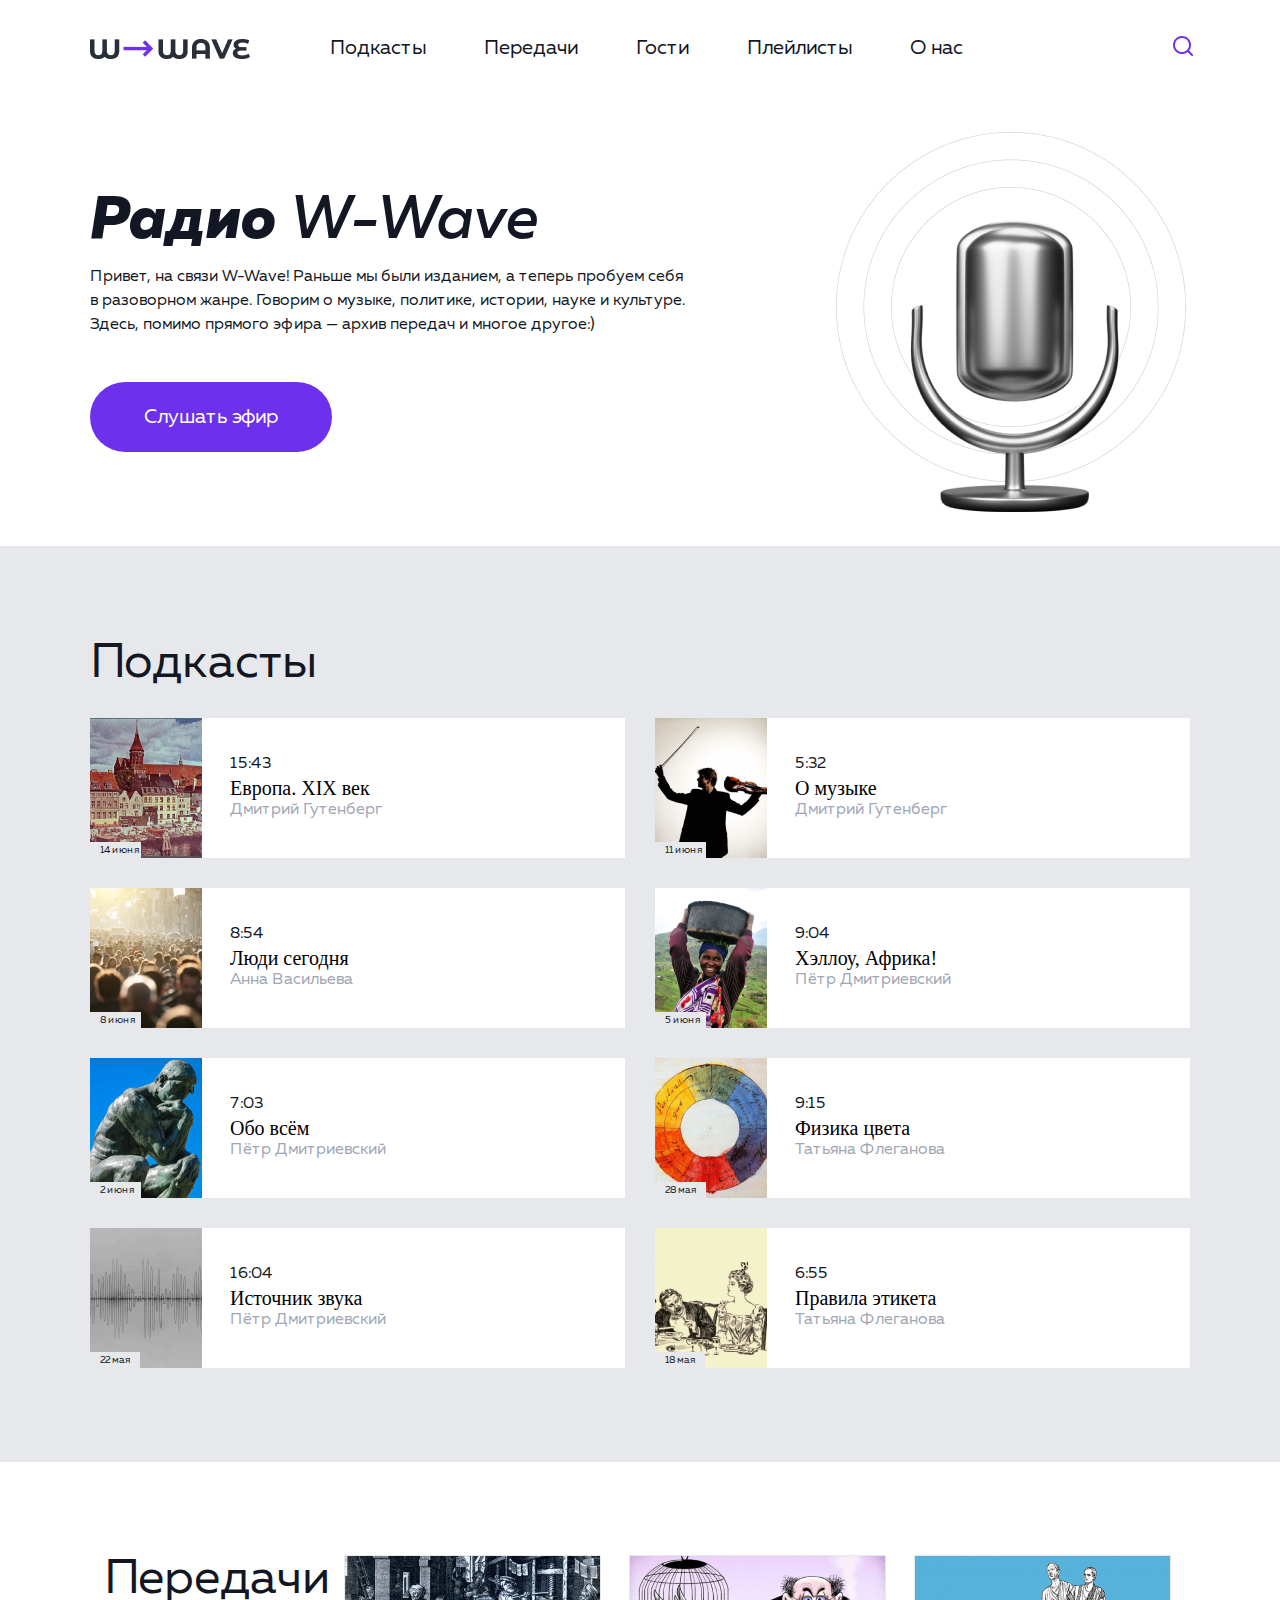
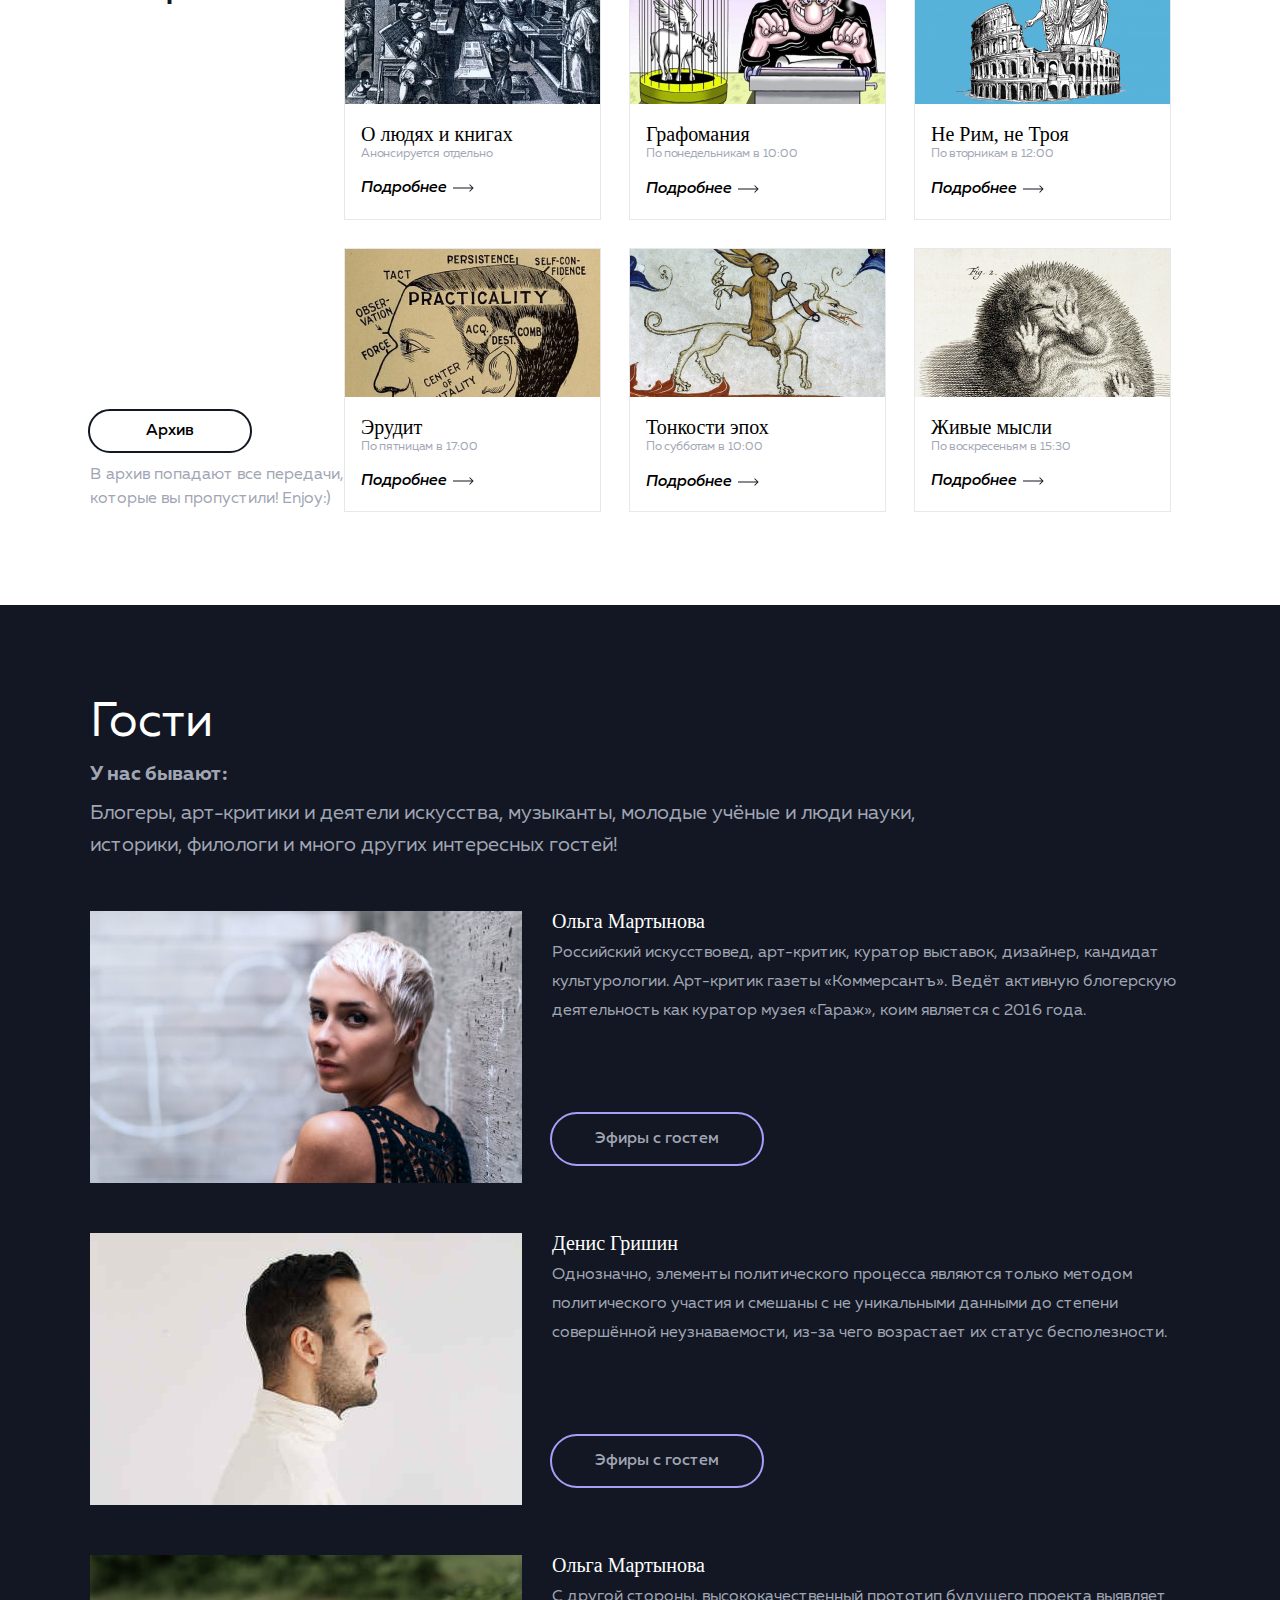
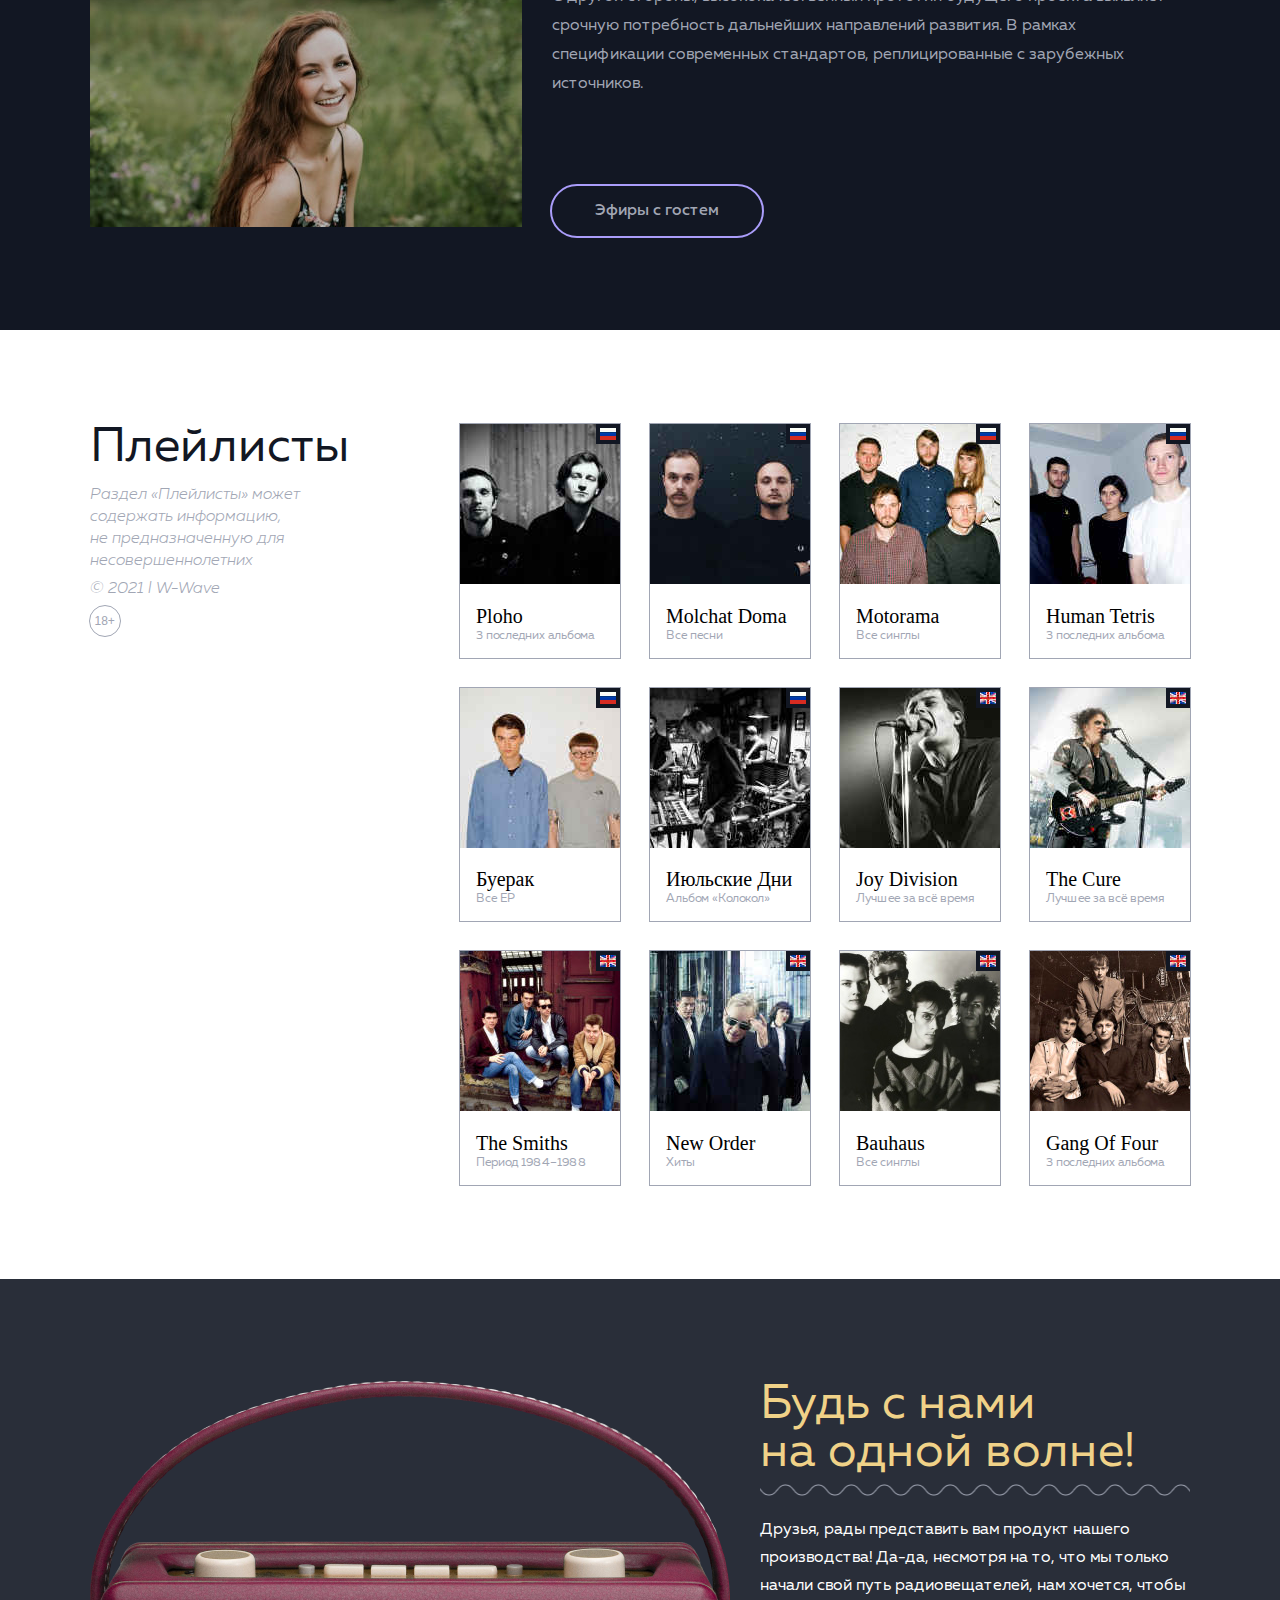
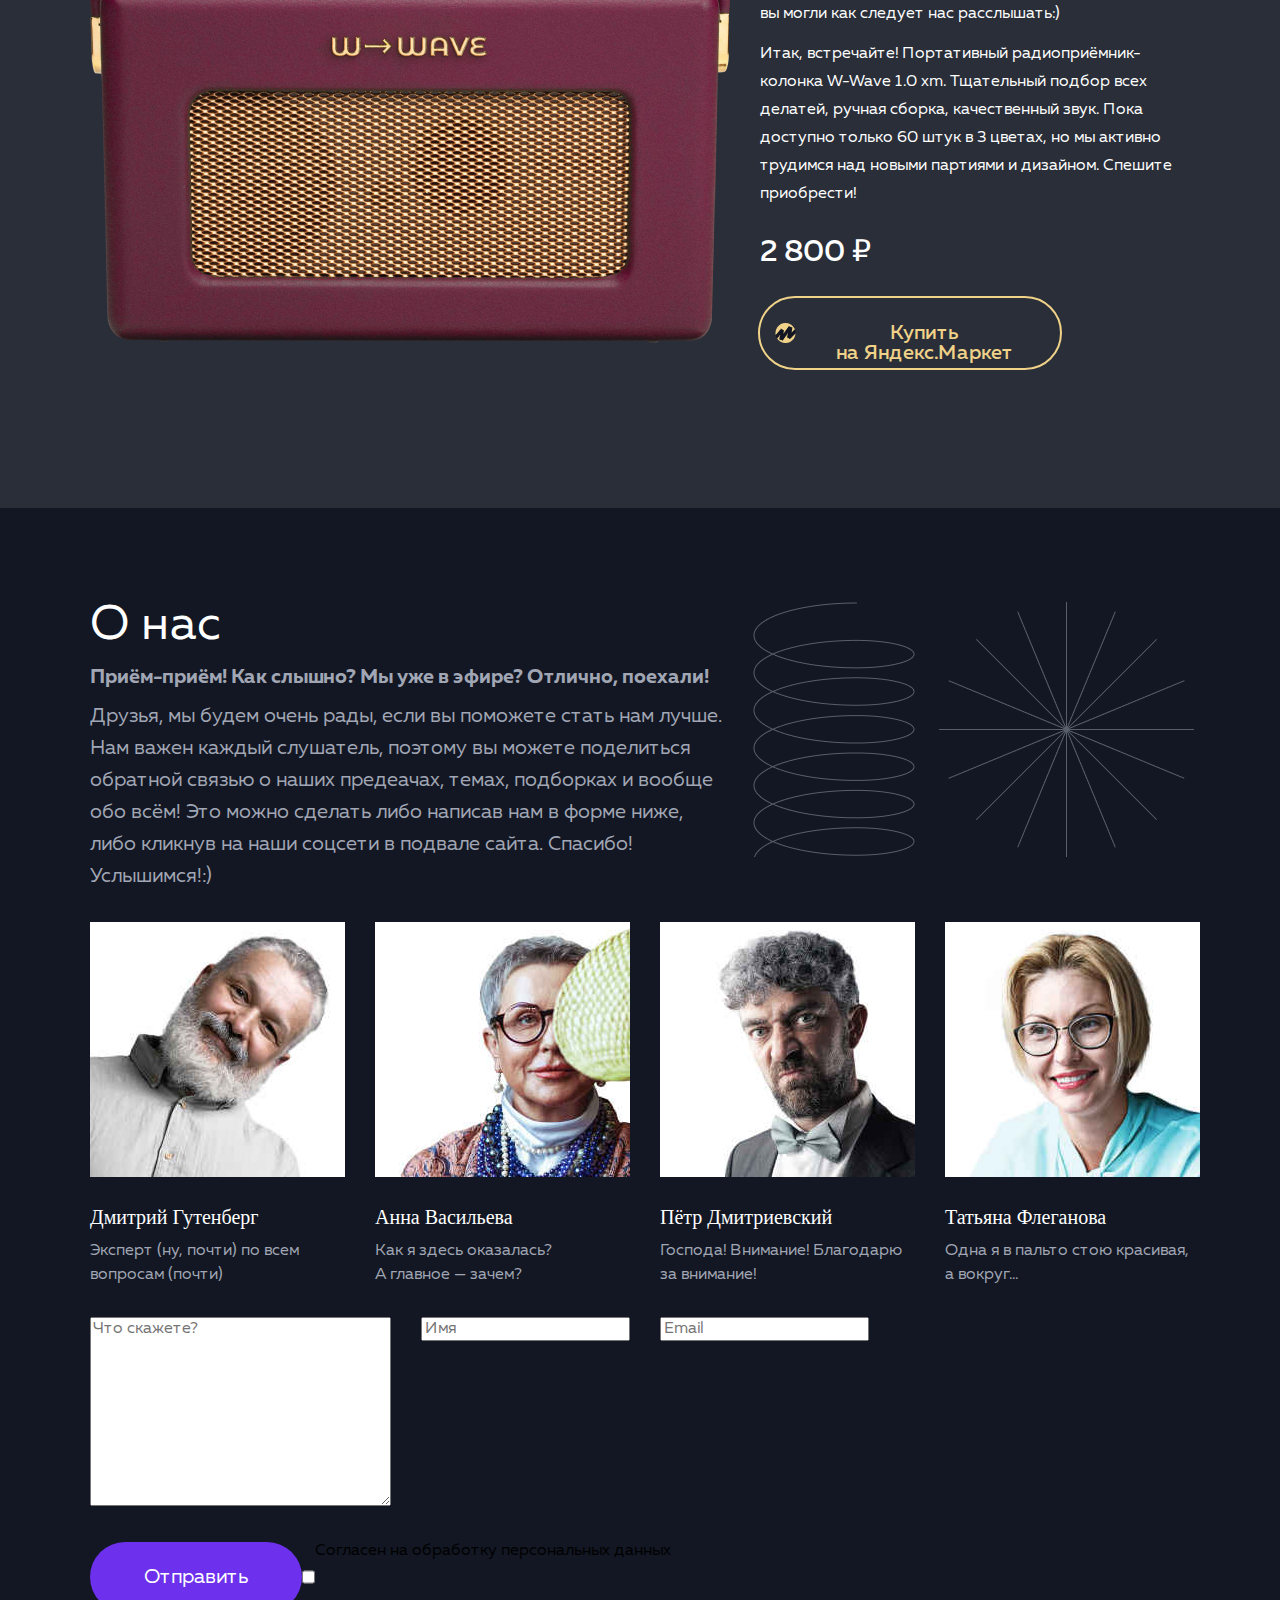
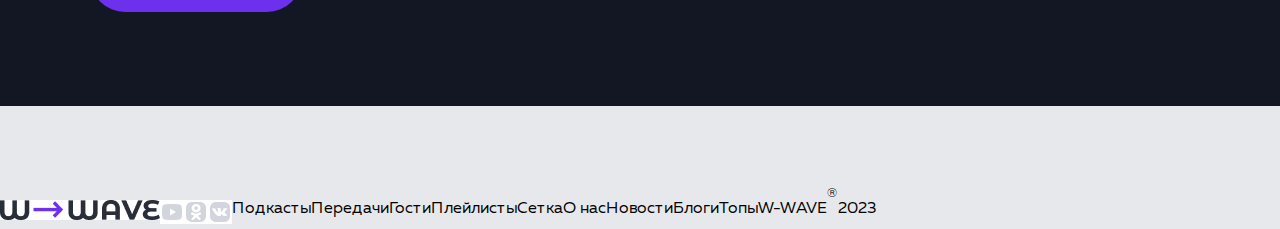
==== Wave Radio/index.html @ f567b6bc "add project for radio" ====
<!DOCTYPE html>
<html lang="ru">

<head>
    <meta charset="UTF-8">
    <meta name="viewport" content="width=device-width, initial-scale=1.0">
    <title>W-Wave</title>
    <link rel="stylesheet" href="style/normalize.css">
    <link rel="stylesheet" href="style/style.css">
    <link rel="stylesheet" href="fonts/stylesheet.css">
    <link rel="stylesheet" href="image/favicon.jpg">
    <link rel="stylesheet" href=".editorconfig">
</head>

<body>
    <header class="header">
        <div class="header__container container flex">
            <a href="#" class="header__link">
                <img src="image/logo.jpg" alt="лого" class="header__logo-img">
            </a>
            <nav class="header__nav">
                <ul class="header__lists flex list-reset">
                    <li class="header__item">
                        <a href="" class="header__item-link">
                            Подкасты
                        </a>
                    </li>
                    <li class="header__item">
                        <a href="" class="header__item-link">
                            Передачи
                        </a>
                    </li>
                    <li class="header__item">
                        <a href="" class="header__item-link">
                            Гости
                        </a>
                    </li>
                    <li class="header__item">
                        <a href="" class="header__item-link">
                            Плейлисты
                        </a>
                    </li>
                    <li class="header__item">
                        <a href="" class="header__item-link">
                            О&nbsp;нас
                        </a>
                    </li>
                </ul>
            </nav>
            <a href="#" class="header__link-search">
                <img class="header__link-img" src="image/search-img.jpg" alt="Поиск">
                <svg class="header__link-svg" width="24" height="24" viewBox="0 0 24 24" fill="none"
                    xmlns="http://www.w3.org/2000/svg">
                    <path
                        d="M11 19C15.4183 19 19 15.4183 19 11C19 6.58172 15.4183 3 11 3C6.58172 3 3 6.58172 3 11C3 15.4183 6.58172 19 11 19Z"
                        stroke="none" stroke-width="2" stroke-linecap="round" stroke-linejoin="round" />
                    <path d="M21 21L16.65 16.65" stroke="none" stroke-width="2" stroke-linecap="round"
                        stroke-linejoin="round" />
                </svg>
            </a>
        </div>
    </header>
    <main>
        <section class="radio">
            <div class="radio__container container">
                <div class="radio__container-contain flex list-reset">
                    <h1 class="radio__title"><span class="radio__text-span">Радио</span> W-Wave</h1>
                    <p class="radio__text p-text">
                        Привет, на&nbsp;связи W-Wave! Раньше мы&nbsp;были изданием, а&nbsp;теперь пробуем себя
                        в&nbsp;разоворном жанре. Говорим о&nbsp;музыке, политике, истории, науке и&nbsp;культуре. Здесь,
                        помимо прямого эфира&nbsp;&mdash; архив передач и&nbsp;многое другое:)
                    </p>
                    <button class="radio__button btn">Слушать эфир</button>
                </div>

            </div>
        </section>
        <section class="podcast container">
            <div class="podcast__container flex">
                <h2 class="podcast__title h2-title list-reset">Подкасты</h2>
                <ul class="podcast__lists list-reset flex">
                    <li class="podcast__item flex">
                        <div class="podcast__item-contain flex">
                            <p class="podcast__time p-text">15:43</p>
                            <h3 class="podcast__item-title h3-title">Европа. XIX век</h3>
                            <p class="podcast__text-name">Дмитрий Гутенберг</p>
                            <span class="podcast__item-date">14&nbsp;июня</span>
                        </div>
                    </li>
                    <li class="podcast__item flex">
                        <div class="podcast__item-contain flex">
                            <p class="podcast__time p-text">5:32</p>
                            <h3 class="podcast__item-title h3-title">О&nbsp;музыке</h3>
                            <p class="podcast__text-name podcast-name list-reset">Дмитрий Гутенберг</p>
                            <span class="podcast__item-date">11&nbsp;июня</span>
                        </div>
                    </li>
                    <li class="podcast__item flex">
                        <div class="podcast__item-contain flex">
                            <p class="podcast__time p-text">8:54</p>
                            <h3 class="podcast__item-title h3-title">Люди сегодня</h3>
                            <p class="podcast__text-name podcast-name list-reset">Анна Васильева</p>
                            <span class="podcast__item-date">8&nbsp;июня</span>
                        </div>
                    </li>
                    <li class="podcast__item flex">
                        <div class="podcast__item-contain flex">
                            <p class="podcast__time p-text">9:04</p>
                            <h3 class="podcast__item-title h3-title">Хэллоу, Африка!</h3>
                            <p class="podcast__text-name podcast-name list-reset">Пётр Дмитриевский</p>
                            <span class="podcast__item-date">5&nbsp;июня</span>
                        </div>
                    </li>
                    <li class="podcast__item flex">
                        <div class="podcast__item-contain flex">
                            <p class="podcast__time p-text">7:03</p>
                            <h3 class="podcast__item-title h3-title">Обо всём</h3>
                            <p class="podcast__text-name podcast-name list-reset">Пётр Дмитриевский</p>
                            <span class="podcast__item-date">2&nbsp;июня</span>
                        </div>
                    </li>
                    <li class="podcast__item flex">
                        <div class="podcast__item-contain flex">
                            <p class="podcast__time p-text">9:15</p>
                            <h3 class="podcast__item-title h3-title">Физика цвета</h3>
                            <p class="podcast__text-name podcast-name list-reset">Татьяна Флеганова</p>
                            <span class="podcast__item-date">28&nbsp;мая</span>
                        </div>
                    </li>
                    <li class="podcast__item flex">
                        <div class="podcast__item-contain flex">
                            <p class="podcast__time p-text">16:04</p>
                            <h3 class="podcast__item-title h3-title">Источник звука</h3>
                            <p class="podcast__text-name podcast-name list-reset">Пётр Дмитриевский</p>
                            <span class="podcast__item-date">22&nbsp;мая</span>
                        </div>
                    </li>
                    <li class="podcast__item flex">
                        <div class="podcast__item-contain flex">
                            <p class="podcast__time p-text">6:55</p>
                            <h3 class="podcast__item-title h3-title">Правила этикета</h3>
                            <p class="podcast__text-name podcast-name list-reset">Татьяна Флеганова</p>
                            <span class="podcast__item-date">18&nbsp;мая</span>
                        </div>
                    </li>
                </ul>
            </div>
        </section>
        <section class="telecasts">
            <div class="telecasts__container container flex">
                <div class="telecast__container-contain flex">
                    <div class="telecasts__left flex">
                        <h2 class="telecasts__title h2-title">Передачи</h2>
                        <div class="telecasts__left-bottom flex">
                            <button class="telecasts__button">Архив</button>
                            <p class="telecasts__left-text p-text">
                                В&nbsp;архив попадают все передачи, которые вы&nbsp;пропустили! Enjoy:)
                            </p>
                        </div>
                    </div>
                    <ul class="telecasts__lists flex list-reset">
                        <li class="telecasts__item">
                            <div class="telecasts__item-contain flex">
                                <h3 class="telecasts__item-title h3-title  list-reset ">О&nbsp;людях и&nbsp;книгах</h3>
                                <p class="telecasts__item-text p-text">Анонсируется отдельно</p>
                                <a href="#" class="telecasts__item-link podcasts-link">
                                    Подробнее
                                </a>
                            </div>
                        </li>
                        <li class="telecasts__item">
                            <div class="telecasts__item-contain">
                                <h3 class="telecasts__item-title h3-title  list-reset ">Графомания&nbsp;</h3>
                                <p class="telecasts__item-text p-text">По&nbsp;понедельникам в&nbsp;10:00</p>
                                <a href="#" class="telecasts__item-link podcasts-link">
                                    Подробнее
                                </a>
                            </div>
                        </li>
                        <li class=" telecasts__item">
                            <div class="telecasts__item-contain">
                                <h3 class="telecasts__item-title h3-title  list-reset ">Не&nbsp;Рим, не&nbsp;Троя</h3>
                                <p class=" telecasts__item-text p-text">По&nbsp;вторникам в&nbsp;12:00</p>
                                <a href="#" class=" telecasts__item-link podcasts-link">
                                    Подробнее
                                </a>
                            </div>
                        </li>
                        <li class=" telecasts__item">
                            <div class="telecasts__item-contain flex">
                                <h3 class="telecasts__item-title h3-title list-reset ">Эрудит</h3>
                                <p class=" telecasts__item-text p-text">По&nbsp;пятницам в&nbsp;17:00</p>
                                <a href="#" class=" telecasts__item-link podcasts-link">
                                    Подробнее
                                </a>
                            </div>
                        </li>
                        <li class=" telecasts__item ">
                            <div class="telecasts__item-contain">
                                <h3 class="telecasts__item-title h3-title list-reset ">Тонкости эпох</h3>
                                <p class=" telecasts__item-text p-text">По&nbsp;субботам в&nbsp;10:00</p>
                                <a href="#" class=" telecasts__item-link podcasts-link">
                                    Подробнее
                                </a>
                            </div>
                        </li>
                        <li class="telecasts__item">
                            <div class="telecasts__item-contain flex">
                                <h3 class="telecasts__item-title h3-title list-reset ">Живые мысли</h3>
                                <p class="telecasts__item-text p-text">По&nbsp;воскресеньям в&nbsp;15:30</p>
                                <a href="#" class="telecasts__item-link podcasts-link">
                                    Подробнее
                                </a>
                            </div>
                        </li>
                    </ul>
                </div>
            </div>
        </section>
        <section class="guests">
            <div class="guests__container container flex">
                <h2 class="guests__title h2-title">Гости</h2>
                <p class="guests__text p-text">У&nbsp;нас бывают:</p>
                <p class="guests__descr p-text">
                    Блогеры, арт-критики и&nbsp;деятели искусства, музыканты, молодые учёные и&nbsp;люди науки,
                    историки, филологи и&nbsp;много других интересных гостей!
                </p>
                <ul class="guests__lists list-reset flex">
                    <li class="guests__item flex">
                        <img src="image/olga-guest.jpg" alt="Ольга Мартынова" class="guests__item-img">
                        <div class="guests__item-descr flex">
                            <h3 class="guests__item-title h3-title">Ольга Мартынова</h3>
                            <p class="guests__item-text p-text">
                                Российский искусствовед, арт-критик, куратор выставок, дизайнер, кандидат культурологии.
                                Арт-критик газеты &laquo;Коммерсантъ&raquo;. Ведёт активную блогерскую деятельность как
                                куратор музея &laquo;Гараж&raquo;, коим является с&nbsp;2016&nbsp;года.
                            </p>
                            <button class="guests__button btn">Эфиры с&nbsp;гостем</button>
                        </div>
                        </img>
                    </li>
                    <li class="guests__item flex">
                        <img src="image/denis-guest.jpg" alt="Денис Гришин" class="guests__item-img">
                        <div class="guests__item-descr flex">
                            <h3 class="guests__item-title h3-title">Денис Гришин</h3>
                            <p class="guests__item-text p-text">
                                Однозначно, элементы политического процесса являются только методом политического
                                участия и&nbsp;смешаны с&nbsp;не&nbsp;уникальными данными до&nbsp;степени совершённой
                                неузнаваемости, из-за чего возрастает их&nbsp;статус бесполезности.
                            </p>
                            <button class="guests__button btn">Эфиры с&nbsp;гостем</button>
                        </div>
                        </img>
                    </li>
                    <li class="guests__item flex">
                        <img src="image/olga2-guest.jpg" alt="Ольга Мартынова<" class="guests__item-img">
                        <div class="guests__item-descr flex">
                            <h3 class="guests__item-title h3-title">Ольга Мартынова</h3>
                            <p class="guests__item-text p-text">
                                С&nbsp;другой стороны, высококачественный прототип будущего проекта выявляет срочную
                                потребность дальнейших направлений развития. В&nbsp;рамках спецификации современных
                                стандартов, реплицированные с&nbsp;зарубежных источников.
                            </p>
                            <button class="guests__button btn">Эфиры с&nbsp;гостем</button>
                        </div>
                        </img>
                    </li>
                </ul>
            </div>
        </section>
        <section class="playlists">
            <div class="playlists__container container flex">
                <div class="playlists__left flex">
                    <h2 class="playlists__title h2-title">Плейлисты</h2>
                    <p class="playlists__text p-text">Раздел &laquo;Плейлисты&raquo; может содержать информацию,
                        не&nbsp;предназначенную для несовершеннолетних</p>
                    <p class="playlists__text p-text">© 2021 l W-Wave</p>
                    <p class="playlists__text p-text playlists-number">18+</p>
                </div>
                <ul class="playlists__lists list-reset flex">
                    <li class="playlists__item">
                        <img src="image/image-1-playlists.jpg" alt="Картинка" class="playlists__img">
                        <img src="image/flag-rus.jpg" alt="" class="playlists__icon-flag">
                        <div class="playlist__item-contain">
                            <h3 class="playlists__item-title h3-title">Ploho</h3>
                            <p class="playlists__item-text p-text">3&nbsp;последних альбома</p>

                        </div>
                    </li>
                    <li class="playlists__item">
                        <img src="image/image-2-playlists.jpg" alt="Картинка" class="playlists__img">
                        <img src="image/flag-rus.jpg" alt="" class="playlists__icon-flag">
                        <div class="playlist__item-contain">

                            <h3 class="playlists__item-title h3-title">Molchat Doma</h3>
                            <p class="playlists__item-text p-text">Все песни</p>
                        </div>
                    </li>
                    <li class="playlists__item">
                        <img src="image/image-3-playlists.jpg" alt="Картинка" class="playlists__img">
                        <img src="image/flag-rus.jpg" alt="" class="playlists__icon-flag">
                        <div class="playlist__item-contain">

                            <h3 class="playlists__item-title h3-title">Motorama</h3>
                            <p class="playlists__item-text p-text">Все синглы</p>
                        </div>
                    </li>
                    <li class="playlists__item">
                        <img src="image/image-4-playlists.jpg" alt="Картинка" class="playlists__img">
                        <img src="image/flag-rus.jpg" alt="" class="playlists__icon-flag">
                        <div class="playlist__item-contain">
                            <h3 class="playlists__item-title h3-title">Human Tetris</h3>
                            <p class="playlists__item-text p-text">3&nbsp;последних альбома</p>

                        </div>
                    </li>
                    <li class="playlists__item">
                        <img src="image/image-5-playlists.jpg" alt="Картинка" class="playlists__img">
                        <img src="image/flag-rus.jpg" alt="" class="playlists__icon-flag">
                        <div class="playlist__item-contain">

                            <h3 class="playlists__item-title h3-title">Буерак</h3>
                            <p class="playlists__item-text p-text">Все&nbsp;EP</p>
                        </div>
                    </li>
                    <li class="playlists__item">
                        <img src="image/image-6-playlists.jpg" alt="Картинка" class="playlists__img">
                        <img src="image/flag-rus.jpg" alt="" class="playlists__icon-flag">
                        <div class="playlist__item-contain">
                            <h3 class="playlists__item-title h3-title">Июльские Дни</h3>
                            <p class="playlists__item-text p-text">Альбом &laquo;Колокол&raquo;</p>

                        </div>
                    </li>
                    <li class="playlists__item">
                        <img src="image/image-7-playlists.jpg" alt="Картинка" class="playlists__img">
                        <img src="image/flag-eng.jpg" alt="" class="playlists__icon-flag">
                        <div class="playlist__item-contain">
                            <h3 class="playlists__item-title h3-title">Joy Division</h3>
                            <p class="playlists__item-text p-text">Лучшее за&nbsp;всё время</p>

                        </div>
                    </li>
                    <li class="playlists__item">
                        <img src="image/image-8-playlists.jpg" alt="Картинка" class="playlists__img">
                        <img src="image/flag-eng.jpg" alt="" class="playlists__icon-flag">
                        <div class="playlist__item-contain">
                            <h3 class="playlists__item-title h3-title">The Cure</h3>
                            <p class="playlists__item-text p-text">Лучшее за&nbsp;всё время</p>

                        </div>
                    </li>
                    <li class="playlists__item">
                        <img src="image/image-9-playlists.jpg" alt="Картинка" class="playlists__img">
                        <img src="image/flag-eng.jpg" alt="" class="playlists__icon-flag">
                        <div class="playlist__item-contain">
                            <h3 class="playlists__item-title h3-title">The Smiths</h3>
                            <p class="playlists__item-text p-text">Период 1984&ndash;1988</p>

                        </div>
                    </li>
                    <li class="playlists__item">
                        <img src="image/image-10-playlists.jpg" alt="Картинка" class="playlists__img">
                        <img src="image/flag-eng.jpg" alt="" class="playlists__icon-flag">
                        <div class="playlist__item-contain">
                            <h3 class="playlists__item-title h3-title">New Order</h3>
                            <p class="playlists__item-text p-text">Хиты</p>
                        </div>

                    </li>
                    <li class="playlists__item">
                        <img src="image/image-11-playlists.jpg" alt="Картинка" class="playlists__img">
                        <img src="image/flag-eng.jpg" alt="" class="playlists__icon-flag">
                        <div class="playlist__item-contain">
                            <h3 class="playlists__item-title h3-title">Bauhaus</h3>
                            <p class="playlists__item-text p-text">Все синглы</p>
                        </div>

                    </li>
                    <li class="playlists__item">
                        <img src="image/image-12-playlists.jpg" alt="Картинка" class="playlists__img">
                        <img src="image/flag-eng.jpg" alt="" class="playlists__icon-flag">
                        <div class="playlist__item-contain">
                            <h3 class="playlists__item-title h3-title">Gang Of&nbsp;Four</h3>
                            <p class="playlists__item-text p-text">3&nbsp;последних альбома</p>
                    </li>
            </div>

            </ul>
            </div>
        </section>
        <section class="buy">
            <div class="buy__container container flex">
                <picture>
                    <source media="(min-width: )" srcset="">
                    <img src="image/buy-img-radio.png" alt="" class="buy__image">
                </picture>
                <div class="buy__descr flex">
                    <h2 class="buy__title h2-title">Будь с&nbsp;нами на&nbsp;одной волне!</h2>
                <p class="buy__text p-text buy__text-top">Друзья, рады представить вам продукт нашего производства! Да-да, несмотря
                    на&nbsp;то, что мы&nbsp;только начали свой путь радиовещателей, нам хочется, чтобы вы&nbsp;могли как
                    следует нас расслышать:)</p>
                <p class="buy__text p-text buy__text-bottom">Итак, встречайте! Портативный радиоприёмник-колонка W-Wave 1.0&nbsp;xm.
                    Тщательный подбор всех делатей, ручная сборка, качественный звук. Пока доступно только 60&nbsp;штук
                    в&nbsp;3&nbsp;цветах, но&nbsp;мы&nbsp;активно трудимся над новыми партиями и&nbsp;дизайном. Спешите
                    приобрести!</p>
                <p class="buy__price p-text">2&nbsp;800&nbsp;₽</p>
                <button class="buy__btn btn">Купить на Яндекс.Маркет</button>
                </div>
                
            </div>
        </section>
        <section class="about-us">
            <div class="about-us__container container flex">
                <div class="about-us__container-top">
                    <h2 class="about-us__title h2-title">О&nbsp;нас</h2>
                <p class="about-us__text p-text about-us__text-top">Приём-приём! Как слышно? Мы&nbsp;уже в&nbsp;эфире? Отлично, поехали!
                </p>
                <p class="about-us__text p-text about-us__text-center">Друзья, мы&nbsp;будем очень рады, если вы&nbsp;поможете стать нам
                    лучше. Нам важен каждый слушатель, поэтому вы&nbsp;можете поделиться обратной связью о&nbsp;наших
                    предеачах, темах, подборках и&nbsp;вообще обо всём! Это можно сделать либо написав нам в&nbsp;форме
                    ниже, либо кликнув на&nbsp;наши соцсети в&nbsp;подвале сайта. Спасибо! Услышимся!:)</p>
                </div>
                <ul class="about-us__lists flex list-reset">
                    <li class="about-us__item flex list-reset">
                        <img src="image/about-us-img-1.jpg" alt="Дмитрий Гутенберг" class="about-us__img">
                        <h3 class="about-us__title h3-title">Дмитрий Гутенберг</h3>
                        <p class="about-us__descr p-text">Эксперт (ну, почти) по&nbsp;всем вопросам (почти)</p>
                    </li>
                    <li class="about-us__item flex list-reset">
                        <img src="image/about-us-img-2.jpg" alt="Анна Васильева" class="about-us__img">
                        <h3 class="about-us__title h3-title">Анна Васильева</h3>
                        <p class="about-us__descr p-text">Как я&nbsp;здесь оказалась? А&nbsp;главное&nbsp;&mdash; зачем?
                        </p>
                    </li>
                    <li class="about-us__item flex list-reset">
                        <img src="image/about-us-img-3.jpg" alt="Пётр Дмитриевский" class="about-us__img">
                        <h3 class="about-us__title h3-title">Пётр Дмитриевский</h3>
                        <p class="about-us__descr p-text">Господа! Внимание! Благодарю за&nbsp;внимание!</p>
                    </li>
                    <li class="about-us__item flex list-reset">
                        <img src="image/about-us-img-4.jpg" alt="Татьяна Флеганова" class="about-us__img">
                        <h3 class="about-us__title h3-title">Татьяна Флеганова</h3>
                        <p class="about-us__descr p-text">Одна я&nbsp;в&nbsp;пальто стою красивая, а&nbsp;вокруг...</p>
                    </li>
                </ul>
                <form action="" class="about-us__form">
                    <ul class="about-us__lists flex list-reset">
                        <li class="about-us__item">
                            <textarea placeholder="Что скажете?" class="about-us__textarea" name="message" cols="30"
                                rows="10" required></textarea>
                        </li>
                        <li class="about-us__item">
                            <input type="text" class="about-us__input" placeholder="Имя" required>
                        </li>
                        <li class="about-us__item">
                            <input type="email" class="about-us__input" placeholder="Email">
                        </li>
                    </ul>
                    <div class="about-us__submit flex">
                        <button class="about-us__button btn" type="submit">Отправить</button>
                        <div class="about-us__checbox flex">
                            <label for="" class="about-us__label about-us__checbox-castom"></label>
                            <input type="checkbox" class="about-us__custom-input" id="checkbox">
                            <span class="footer__text-custom">
                                Согласен на&nbsp;обработку персональных данных
                            </span>
                        </div>
                    </div>
                </form>
            </div>
        </section>
    </main>
    <footer class="footer">
        <div class="footer__container flex">
            <div class="footer__container-left flex">
                <a href="#" class="footer__logo">
                    <img src="image/logo.jpg" alt="лого" class="footer__logo-img">
                </a>
                <div class="footer__social flex">
                    <a href="#" class="footer__social-link">
                        <img src="image/assecs/social-youtube.jpg" alt="ЮТьюб" class="footer__social-icon">
                    </a>
                    <a href="#" class="footer__social-link">
                        <img src="image/assecs/social-ok.jpg" alt="Одноклассники" class="footer__social-icon">
                    </a>
                    <a href="#" class="footer__social-link">
                        <img src="image/assecs/social-vk.jpg" alt="В контакте" class="footer__social-icon">
                    </a>
                </div>
            </div>
            <div class="footer__container-rigth flex">
                <ul class="footer__rigth-lists list-reset flex">
                    <li class="footer__rigth-item">
                        <a href="#" class="footer__rigth-link">
                            Подкасты
                        </a>
                    </li>
                    <li class="footer__rigth-item">
                        <a href="#" class="footer__rigth-link">
                            Передачи
                        </a>
                    </li>
                    <li class="footer__rigth-item">
                        <a href="#" class="footer__rigth-link">
                            Гости
                        </a>
                    </li>
                </ul>
                <ul class="footer__rigth-lists list-reset flex">
                    <li class="footer__rigth-item">
                        <a href="#" class="footer__rigth-link">
                            Плейлисты
                        </a>
                    </li>
                    <li class="footer__rigth-item">
                        <a href="#" class="footer__rigth-link">
                            Сетка
                        </a>
                    </li>
                    <li class="footer__rigth-item">
                        <a href="#" class="footer__rigth-link">
                            О&nbsp;нас
                        </a>
                    </li>
                </ul>
                <ul class="footer__rigth-lists list-reset flex">
                    <li class="footer__rigth-item">
                        <a href="#" class="footer__rigth-link">
                            Новости
                        </a>
                    </li>
                    <li class="footer__rigth-item">
                        <a href="#" class="footer__rigth-link">
                            Блоги
                        </a>
                    </li>
                    <li class="footer__rigth-item">
                        <a href="#" class="footer__rigth-link">
                            Топы
                        </a>
                    </li>
                </ul>
            </div>
            <div class="footer__bottom flex">
                W-WAVE <sup class="reg">&reg;</sup> 2023
            </div>
        </div>
    </footer>
</body>

</html>
---- Wave Radio/style/style.css ----
@font-face {
    font-family: 'Muller';
    src: local('Montserrat-ExtraBold'),
        url('../fonts/MullerBold.woff') format('woff'),
        url('../fonts/MullerBold.woff2') format('woff2');
    font-weight: 800;
    font-display: swap;
    font-style: normal;
  }
  
*{
    box-sizing: border-box;
}

body {
    font-family: 'Muller', sans-serif;
    background-color: #E6E8EC;
}

section {
    margin-bottom: 94px;
}

ul {
    list-style-type: none;
}

a {
    text-decoration: none;
    color: #000;
    cursor: pointer;
}

h1, h2, h3, h4 {
    margin: 0;
    padding: 0;
}

p {
    margin: 0;
    padding: 0;
}


/* ------------ glob ----------------*/
.container {
    margin: 0 auto;
    max-width: 1100px;
}

.list-reset {
    margin: 0;
    padding: 0;
}

.flex {
    display: flex;
}

.h2-title {
    font: 48px 'Muller', sans-serif;
    font-weight: 400;
    line-height: 48px;
    color: var(--title-color);
}

.h3-title {
    font: 500 20px / 20px 'Muller, sans-serif';
}

.p-text {
    font: 16px 'Muller', sans-serif;
    font-weight: 400;
    line-height: 12px;
    color: var(--text-color);
}

.btn {
    padding: 25px 54px;
    border: none;
    border-radius: 40px;
    background-color: var(--btn-background);
    font: 20px 'Muller', sans-serif;
    color: var(--text-color-withe);
}

:root {
    --text-color:#121723;
    --title-color:#121723;
    --background-list-podcast: #FFFFFF;
    --background-section: #FFFFFF;
    --btn-background: #6D31EE;
    --text-color-withe: #FFFFFF;
    --list-color-text: #A1A6B4;
    --guest-text-color: #A1A6B4;
    --title-color-withe: #FFFFFF;
    --border-color: #E6E8EC;
    --gap: 58px;
}

/*--------- header -------------------*/
.header {
    background-color:#FFFFFF;
}

.header__container {
    justify-content: space-between;
    align-items: center;
    padding-top: 34px;
    padding-bottom: 34px;
}

.header__link {
    margin-right: 80px;
    font-size: 0;
}

.header__logo-img {
    max-width: 160px;
}

.header__lists {
    justify-content: space-between;
    margin-right: 208px;
    max-width: 638px;
    gap: var(--gap);
}

.header__item-link {
    font-size: 20px;
    font-weight: 400;
    line-height: 20px;
    color: var(--text-color);
    transition: color .3s ease-in-out;
}

.header__item-link:hover {
    color: #6D31EE;
    transition: color .3s ease-in-out;
}

.header__item-link:focus {
    outline-offset: 5px;
    background-color: #AA9DFA;
}

.header__item-link:active {
    color: #4F28A5;
    transition: color .3s ease-in-out;
}

.header__item-link:focus-visible {
    outline: none;
}

.header__link-search {
    position: relative;
    stroke: #6D31EE;
}

.header__link-search:hover {
    color: #AA9DFA;
    stroke: #AA9DFA;
}

.header__link-search:focus {
    stroke: #AA9DFA;
}

.header__link-search:active {
    stroke: #4F28A5;
}

.header__link-svg {
    position: absolute;
    top: 0;
    right: 0;
    stroke: none;
    transition: stroke .3s ease-in-out;
}

.header__link-svg:hover {
    color: #AA9DFA;
    stroke: #AA9DFA;
    transition: stroke .3s ease-in-out;
}

/*------------------- radio -----------------*/
.radio {
    background-color: #FFFFFF;
}

.radio__container {
    padding-top: 94px;
    background-image: url(../image/microphone.png);
    background-repeat: no-repeat;
    background-position: right center;
}

.radio__container-contain {
    flex-direction: column;
    align-items: flex-start;
    padding-bottom: 94px;
    max-width: 633px;
}

.radio__title {
    margin-bottom: 14px;
    font-family: 'Muller', sans-serif;
    font-size: 60px;
    font-weight: 400;
    line-height: 60px;
    font-style: italic;
    color: var(--title-color);
}

.radio__text-span {
    font-weight: 800;
}

.radio__text {
    margin-bottom: 45px;
    text-align: left;
    font: 16px 'Muller', sans-serif;
    font-weight: 400;
    line-height: 24px;
}

/*----------------- podcast -----------------*/
.podcast__container {
    flex-direction: column;
}

.podcast__title {
    margin-bottom: 30px;
}

.podcast__lists {
    justify-content: space-between;
    flex-wrap: wrap;
    padding-bottom: 94px;
    width: 100%;
    gap: 30px;
}

.podcast__item {
    position: relative;
    flex-wrap: wrap;
    background-color: var(--background-list-podcast);
    background-image: url(../image/podcast-img-1.png);
    background-repeat: no-repeat;
    background-position: left;
    width: calc((100% - 30px) / 2);
    max-height: 140px;
}

.podcast__item:nth-child(2) {
    background-image: url(../image/podcast-img-2.png);
}

.podcast__item:nth-child(3) {
    background-image: url(../image/podcast-img-3.png);
}

.podcast__item:nth-child(4) {
    background-image: url(../image/podcast-img-4.png);
}

.podcast__item:nth-child(5) {
    background-image: url(../image/podcast-img-5.png);
}

.podcast__item:nth-child(6) {
    background-image: url(../image/podcast-img-6.png);
}

.podcast__item:nth-child(7) {
    background-image: url(../image/podcast-img-7.png);
}

.podcast__item:nth-child(8) {
    background-image: url(../image/podcast-img-8.png);
}

.podcast__item-contain {
    flex-direction: column;
    padding: 40px 140px;
}

.podcast__item-contain:nth-child(2) {
    background-image: url(../image/podcast-img-2.png);
}

.podcast__time {
    margin-bottom: 8px;
}

.podcast__item-title {
    margin-bottom: 4px;
}

.podcast__text-name {
    font: 400 16px 'Muller', sans-serif;
    line-height: 16px;
    color: #A1A6B4;
}

.podcast__item-date {
    position: absolute;
    bottom: 0;
    left: 0;
    padding: 3px 10px;
    text-align: center;
    font: 400 10px / 10px 'Muller', sans-serif;
    color: var(--text-color);
    background-color:#E6E8EC;
    max-width: 51px;
    max-height: 16px;
}

/*--------------- telecasts ----------------*/
.telecasts {
    background-color: var(--background-section);
    margin-bottom: 0;
}

.telecasts__container {
    padding: 94px 0;
    gap: 30px;
}

.telecast__container-contain {
    justify-content: end;
    flex-wrap: wrap;
}

.telecasts__left {
    flex-wrap: wrap;
    max-width: 255px;
    height: 100%;
    gap: 30px;
}

.telecasts__title {
    text-align: center;
    width: 100%;
}

.telecasts__left-bottom {
    justify-content: flex-end;
    align-items: start;
}

.telecasts__button {
    margin-bottom: 12px;
    padding: 12px 56px;
    text-align: center;
    border: none;
    border-radius: 77px;
    outline: 2px solid #121723;
    background-color: #FFFFFF;
    font: 500 16px / 16px 'Muller', sans-serif;
}

.telecasts__left-text {
    font: 400 16px / 24px 'Muller', sans-serif;
    color: var(--list-color-text);
}

.telecasts__left-bottom {
    flex-direction: column;
}

.telecasts__lists {
    justify-content: space-between;
    flex-wrap: wrap;
    max-width: 825px;
    gap: 30px;
}

.telecasts__item {
    background-image: url(../image/telecasts-img-1.png);
    background-repeat: no-repeat;
    background-position: top;
    background-size: contain;
    outline: 1px solid var(--border-color);
    min-width: 255px;
}

.telecasts__item-contain {
    flex-direction: column;
    padding: 168px 70px 20px 16px;
}

.telecasts__item:nth-child(2) {
    background-image: url(../image/telecasts-img-2.png);
}

.telecasts__item:nth-child(3) {
    background-image: url(../image/telecasts-img-3.png);
}

.telecasts__item:nth-child(4) {
    background-image: url(../image/telecasts-img-4.png);
}

.telecasts__item:nth-child(5) {
    background-image: url(../image/telecasts-img-5.png);
}

.telecasts__item:nth-child(6) {
    background-image: url(../image/telecasts-img-6.png);
}

.telecasts__item-title {
    margin-bottom: 4px;
}

.telecasts__item-text {
    margin-bottom: 20px;
    font: 400 12px / 12px 'Muller', sans-serif;
    width: fit-content;
    color:  var(--list-color-text);
}

.telecasts__item-link {
    padding-right: 30px;
    font: 400 italic 16px / 16px 'Muller', sans-serif;
    background-image: url(../image/arroy-broadcast.png);
    background-repeat: no-repeat;
    background-position: center right;
    width: fit-content;
}

/*------------------- guests ---------------------*/
.guests {
    margin-bottom: 0;
    background-color: #121723;
}

.guests__container {
    flex-direction: column;
    padding: 94px 0;
}

.guests__title {
    margin-bottom: 12px;
    color: var(--text-color-withe);
}

.guests__text {
    margin-bottom: 8px;
    font: 700 20px / 30px 'Muller', sans-serif;
    color: var(--guest-text-color);
}

.guests__descr {
    margin-bottom: 50px;
    font: 400 20px / 32px 'Muller', sans-serif;
    color: var(--guest-text-color);
    max-width: 825px;
}

.guests__lists {
    flex-direction: column;
    gap: 50px;
}

.guests__item {
    justify-content: space-between;
    gap: 30px;
}

.guests__item-descr {
    flex-direction: column;
    justify-content: start;
    align-items: flex-start;
    height: 100%;
}

.guests__item-img {
    max-width: 432px;
    max-height: 272px;
}

.guests__item-title {
    margin-bottom: 8px;
    color: var(--title-color-withe);
}

.guests__item-text {
    margin-bottom: 88px;
    font: 400 16px / 28.8px 'Muller', sans-serif;
    color: var(--guest-text-color);
}

.guests__button {
    padding: 17px 43px;
    outline: 2px solid #AA9DFA;
    font: 500 16px / 16px 'Muller', sans-serif;
    background-color: inherit;
    color: var(--guest-text-color);
}

/*------------------------- playlists ------------------------*/
.playlists {
    margin-bottom: 0;
    background-color: var(--background-section);
}

.playlists__container {
    padding: 94px 0;
    gap: 30px;
}

.playlists__left {
    flex-direction: column;
    align-items: start;
}

.playlists__title {
    margin-bottom: 12px;
}

.playlists__text {
    line-height: 22px;
    color: var(--list-color-text);
    max-width: 350px;
    width: 100%;
}

.playlists__text {
    margin-bottom: 6px;
    font: 300 italic 16px / 22px 'Muller', sans-serif;
}

.playlists-number {
    padding: 7px 4.5px;
    border-radius: 100px;
    outline: 1px solid #A1A6B4;
    font: 400 12px / 16px 'Open Sans', sans-serif;
    max-width: 30px;
    max-height: 30px;
}

.playlists__lists {
    flex-wrap: wrap;
    justify-content: flex-end;
    gap: 30px;
}

.playlists__item {
    position: relative;
    outline: 1px solid #A1A6B4;
    min-width: 160px;
}

.playlists__img {
    max-width: 160px;
    width: 100%;
}

.playlists__icon-flag {
    position: absolute;
    top: 4px;
    right: 4px;
    outline: 4px solid #121723;
}

.playlist__item-contain {
    padding: 16px 0 16px 16px;
    gap: 10px;
}

.playlists__item-title {
    margin-bottom: 4px;
}

.playlists__item-text  {
    font: 400 12px / 12px 'Muller', sans-serif;
    color: var(--list-color-text);
}

/*----------------------- buy ----------------*/
.buy {
    margin-bottom: 0;
    background-color: #292E39;
}

.buy__container {
    padding-top: 102px;
    padding-bottom: 140px;
    gap: 30px;
}

.buy__descr {
    flex-direction: column;
    margin-left: auto;
    z-index: 1;
    max-width: 445px;
}

.buy__image {
    display: block;
    max-width: 640px;
    max-height: 562px;
}

.buy__title {
    margin-bottom: 20px;
    padding-bottom: 19px;
    background-image: url(../image/line.png);
    background-position: bottom;
    background-repeat: no-repeat;
    color: #F0D288;
}

.buy__text {
    line-height: 28px;
    color: var(--text-color-withe);
}

.buy__text-top {
    margin-bottom: 12px;
}

.buy__text-bottom {
    margin-bottom: 30px;
}

.buy__price {
    margin-bottom: 30px;
    font: 500 30px / 30px 'Muller', sans-serif;
    color: var(--title-color-withe);
}

.buy__btn {
    padding: 25px 13px 25px 41px;
    text-align: center;
    background-image: url(../image/assecs/yandex-icon.png);
    background-repeat: no-repeat;
    background-position: left 15px center;
    background-color: inherit;
    outline: 2px solid #F0D288;
    font: 500 20px / 20px 'Muller', sans-serif;
    color: #F0D288;
    max-width: 300px;
    max-height: 70px;
}

/*----------------- about-us ----------------*/
.about-us {
    background-color: #121723;
}

.about-us__container {
    flex-direction: column;
    padding: 94px 0;
}

.about-us__container-top {
    position: relative;
    margin-bottom: 30px;
    max-width: 634px;
}

.about-us__container-top::before {
    content: "";
    position: absolute;
    top: 0;
    right: -284px;
    width: 100%;
    height: 100%;
    background-image: url(../image/buy-spiral.png);
    background-repeat: no-repeat;
    max-width: 255px;
    max-height: 255px;
}

.about-us__container-top::after {
    content: "";
    position: absolute;
    top: 0;
    right: -470px;
    width: 100%;
    height: 100%;
    background-image: url(../image/buy-dawn.png);
    background-repeat: no-repeat;
    max-width: 255px;
    max-height: 255px;
}

.about-us__title {
    margin-bottom: 12px;
    color: var(--text-color-withe);
}

.about-us__text {
    color: #A1A6B4;
}

.about-us__text-top {
    margin-bottom: 8px;
    font: 700 20px / 30px 'Muller', sans-serif;
}

.about-us__text-center {
    font: 400 20px / 32px 'Muller', sans-serif;
}

.about-us__lists {
    margin-bottom: 30px;
    gap: 30px;
}

.about-us__item {
    flex-direction: column;
}

.about-us__img {
    margin-bottom: 30px;
}

.about-us__descr {
    line-height: 24px;
    color: var(--guest-text-color);
}
---- Wave Radio/fonts/stylesheet.css ----
@font-face {
    font-family: 'Muller';
    src: url('MullerUltraLight.eot');
    src: local('Muller UltraLight'), local('MullerUltraLight'),
        url('MullerUltraLight.eot?#iefix') format('embedded-opentype'),
        url('MullerUltraLight.woff2') format('woff2'),
        url('MullerUltraLight.woff') format('woff'),
        url('MullerUltraLight.ttf') format('truetype');
    font-weight: 200;
    font-style: normal;
}

@font-face {
    font-family: 'Muller';
    src: url('MullerBoldItalic.eot');
    src: local('Muller Bold Italic'), local('MullerBoldItalic'),
        url('MullerBoldItalic.eot?#iefix') format('embedded-opentype'),
        url('MullerBoldItalic.woff2') format('woff2'),
        url('MullerBoldItalic.woff') format('woff'),
        url('MullerBoldItalic.ttf') format('truetype');
    font-weight: bold;
    font-style: italic;
}

@font-face {
    font-family: 'Muller';
    src: url('MullerMedium.eot');
    src: local('Muller Medium'), local('MullerMedium'),
        url('MullerMedium.eot?#iefix') format('embedded-opentype'),
        url('MullerMedium.woff2') format('woff2'),
        url('MullerMedium.woff') format('woff'),
        url('MullerMedium.ttf') format('truetype');
    font-weight: 500;
    font-style: normal;
}

@font-face {
    font-family: 'Muller';
    src: url('MullerExtraBoldItalic.eot');
    src: local('Muller ExtraBold Italic'), local('MullerExtraBoldItalic'),
        url('MullerExtraBoldItalic.eot?#iefix') format('embedded-opentype'),
        url('MullerExtraBoldItalic.woff2') format('woff2'),
        url('MullerExtraBoldItalic.woff') format('woff'),
        url('MullerExtraBoldItalic.ttf') format('truetype');
    font-weight: 800;
    font-style: italic;
}

@font-face {
    font-family: 'Muller';
    src: url('MullerUltraLightItalic.eot');
    src: local('Muller UltraLight Italic'), local('MullerUltraLightItalic'),
        url('MullerUltraLightItalic.eot?#iefix') format('embedded-opentype'),
        url('MullerUltraLightItalic.woff2') format('woff2'),
        url('MullerUltraLightItalic.woff') format('woff'),
        url('MullerUltraLightItalic.ttf') format('truetype');
    font-weight: 200;
    font-style: italic;
}

@font-face {
    font-family: 'Muller';
    src: url('MullerRegular.eot');
    src: local('Muller Regular'), local('MullerRegular'),
        url('MullerRegular.eot?#iefix') format('embedded-opentype'),
        url('MullerRegular.woff2') format('woff2'),
        url('MullerRegular.woff') format('woff'),
        url('MullerRegular.ttf') format('truetype');
    font-weight: normal;
    font-style: normal;
}

@font-face {
    font-family: 'Muller';
    src: url('MullerBlackItalic.eot');
    src: local('Muller Black Italic'), local('MullerBlackItalic'),
        url('MullerBlackItalic.eot?#iefix') format('embedded-opentype'),
        url('MullerBlackItalic.woff2') format('woff2'),
        url('MullerBlackItalic.woff') format('woff'),
        url('MullerBlackItalic.ttf') format('truetype');
    font-weight: 900;
    font-style: italic;
}

@font-face {
    font-family: 'Muller Hairline';
    src: url('MullerHairlineItalic.eot');
    src: local('Muller Hairline Italic'), local('MullerHairlineItalic'),
        url('MullerHairlineItalic.eot?#iefix') format('embedded-opentype'),
        url('MullerHairlineItalic.woff2') format('woff2'),
        url('MullerHairlineItalic.woff') format('woff'),
        url('MullerHairlineItalic.ttf') format('truetype');
    font-weight: 100;
    font-style: italic;
}

@font-face {
    font-family: 'Muller';
    src: url('MullerHeavyItalic.eot');
    src: local('Muller Heavy Italic'), local('MullerHeavyItalic'),
        url('MullerHeavyItalic.eot?#iefix') format('embedded-opentype'),
        url('MullerHeavyItalic.woff2') format('woff2'),
        url('MullerHeavyItalic.woff') format('woff'),
        url('MullerHeavyItalic.ttf') format('truetype');
    font-weight: 900;
    font-style: italic;
}

@font-face {
    font-family: 'Muller';
    src: url('MullerThinItalic.eot');
    src: local('Muller Thin Italic'), local('MullerThinItalic'),
        url('MullerThinItalic.eot?#iefix') format('embedded-opentype'),
        url('MullerThinItalic.woff2') format('woff2'),
        url('MullerThinItalic.woff') format('woff'),
        url('MullerThinItalic.ttf') format('truetype');
    font-weight: 100;
    font-style: italic;
}

@font-face {
    font-family: 'Muller Hairline';
    src: url('MullerHairline.eot');
    src: local('Muller Hairline'), local('MullerHairline'),
        url('MullerHairline.eot?#iefix') format('embedded-opentype'),
        url('MullerHairline.woff2') format('woff2'),
        url('MullerHairline.woff') format('woff'),
        url('MullerHairline.ttf') format('truetype');
    font-weight: 100;
    font-style: normal;
}

@font-face {
    font-family: 'Muller';
    src: url('MullerHeavy.eot');
    src: local('Muller Heavy'), local('MullerHeavy'),
        url('MullerHeavy.eot?#iefix') format('embedded-opentype'),
        url('MullerHeavy.woff2') format('woff2'),
        url('MullerHeavy.woff') format('woff'),
        url('MullerHeavy.ttf') format('truetype');
    font-weight: 900;
    font-style: normal;
}

@font-face {
    font-family: 'Muller';
    src: url('MullerThin.eot');
    src: local('Muller Thin'), local('MullerThin'),
        url('MullerThin.eot?#iefix') format('embedded-opentype'),
        url('MullerThin.woff2') format('woff2'),
        url('MullerThin.woff') format('woff'),
        url('MullerThin.ttf') format('truetype');
    font-weight: 100;
    font-style: normal;
}

@font-face {
    font-family: 'Muller';
    src: url('MullerLightItalic.eot');
    src: local('Muller Light Italic'), local('MullerLightItalic'),
        url('MullerLightItalic.eot?#iefix') format('embedded-opentype'),
        url('MullerLightItalic.woff2') format('woff2'),
        url('MullerLightItalic.woff') format('woff'),
        url('MullerLightItalic.ttf') format('truetype');
    font-weight: 300;
    font-style: italic;
}

@font-face {
    font-family: 'Muller';
    src: url('MullerLight.eot');
    src: local('Muller Light'), local('MullerLight'),
        url('MullerLight.eot?#iefix') format('embedded-opentype'),
        url('MullerLight.woff2') format('woff2'),
        url('MullerLight.woff') format('woff'),
        url('MullerLight.ttf') format('truetype');
    font-weight: 300;
    font-style: normal;
}

@font-face {
    font-family: 'Muller';
    src: url('MullerBlack.eot');
    src: local('Muller Black'), local('MullerBlack'),
        url('MullerBlack.eot?#iefix') format('embedded-opentype'),
        url('MullerBlack.woff2') format('woff2'),
        url('MullerBlack.woff') format('woff'),
        url('MullerBlack.ttf') format('truetype');
    font-weight: 900;
    font-style: normal;
}

@font-face {
    font-family: 'Muller';
    src: url('MullerBold.eot');
    src: local('Muller Bold'), local('MullerBold'),
        url('MullerBold.eot?#iefix') format('embedded-opentype'),
        url('MullerBold.woff2') format('woff2'),
        url('MullerBold.woff') format('woff'),
        url('MullerBold.ttf') format('truetype');
    font-weight: bold;
    font-style: normal;
}

@font-face {
    font-family: 'Muller';
    src: url('MullerExtraBold.eot');
    src: local('Muller ExtraBold'), local('MullerExtraBold'),
        url('MullerExtraBold.eot?#iefix') format('embedded-opentype'),
        url('MullerExtraBold.woff2') format('woff2'),
        url('MullerExtraBold.woff') format('woff'),
        url('MullerExtraBold.ttf') format('truetype');
    font-weight: 800;
    font-style: normal;
}

@font-face {
    font-family: 'Muller Regular';
    src: url('MullerRegularItalic.eot');
    src: local('Muller Regular Italic'), local('MullerRegularItalic'),
        url('MullerRegularItalic.eot?#iefix') format('embedded-opentype'),
        url('MullerRegularItalic.woff2') format('woff2'),
        url('MullerRegularItalic.woff') format('woff'),
        url('MullerRegularItalic.ttf') format('truetype');
    font-weight: normal;
    font-style: italic;
}

@font-face {
    font-family: 'Muller';
    src: url('MullerMediumItalic.eot');
    src: local('Muller Medium Italic'), local('MullerMediumItalic'),
        url('MullerMediumItalic.eot?#iefix') format('embedded-opentype'),
        url('MullerMediumItalic.woff2') format('woff2'),
        url('MullerMediumItalic.woff') format('woff'),
        url('MullerMediumItalic.ttf') format('truetype');
    font-weight: 500;
    font-style: italic;
}
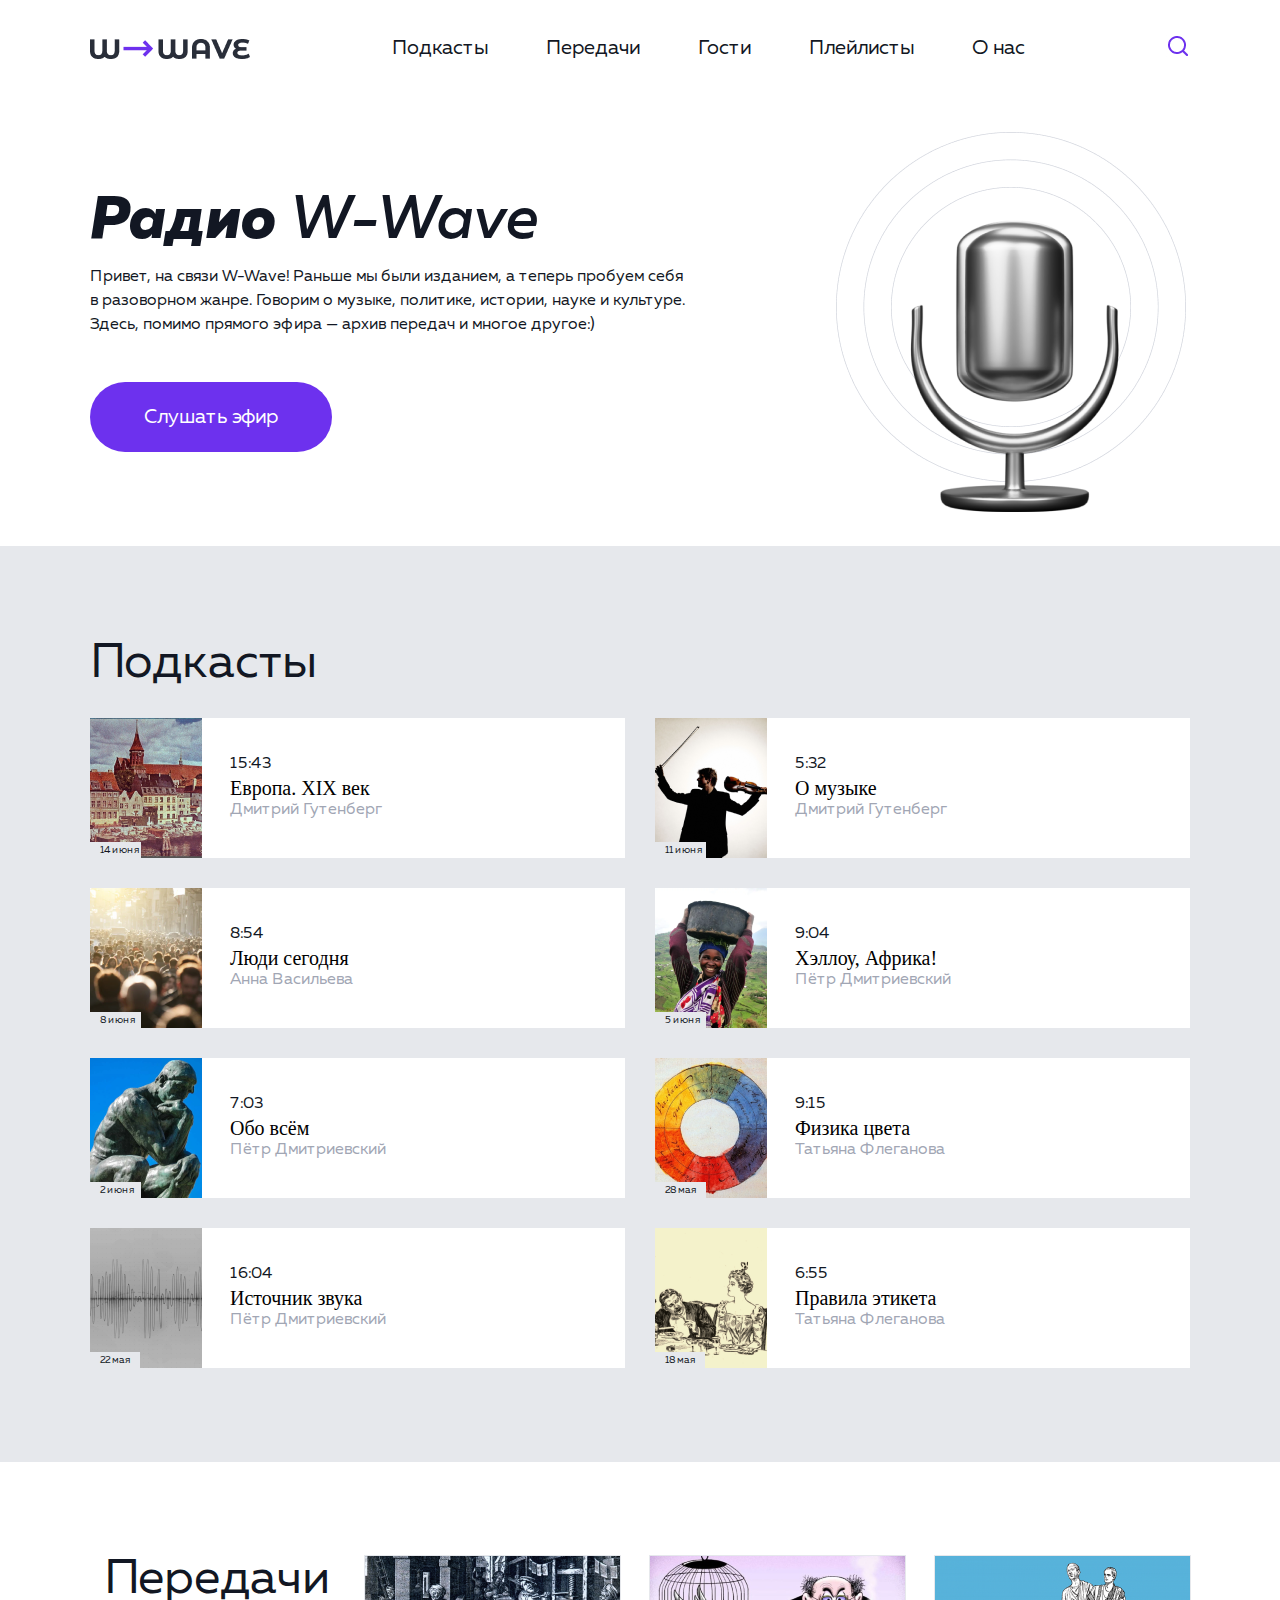
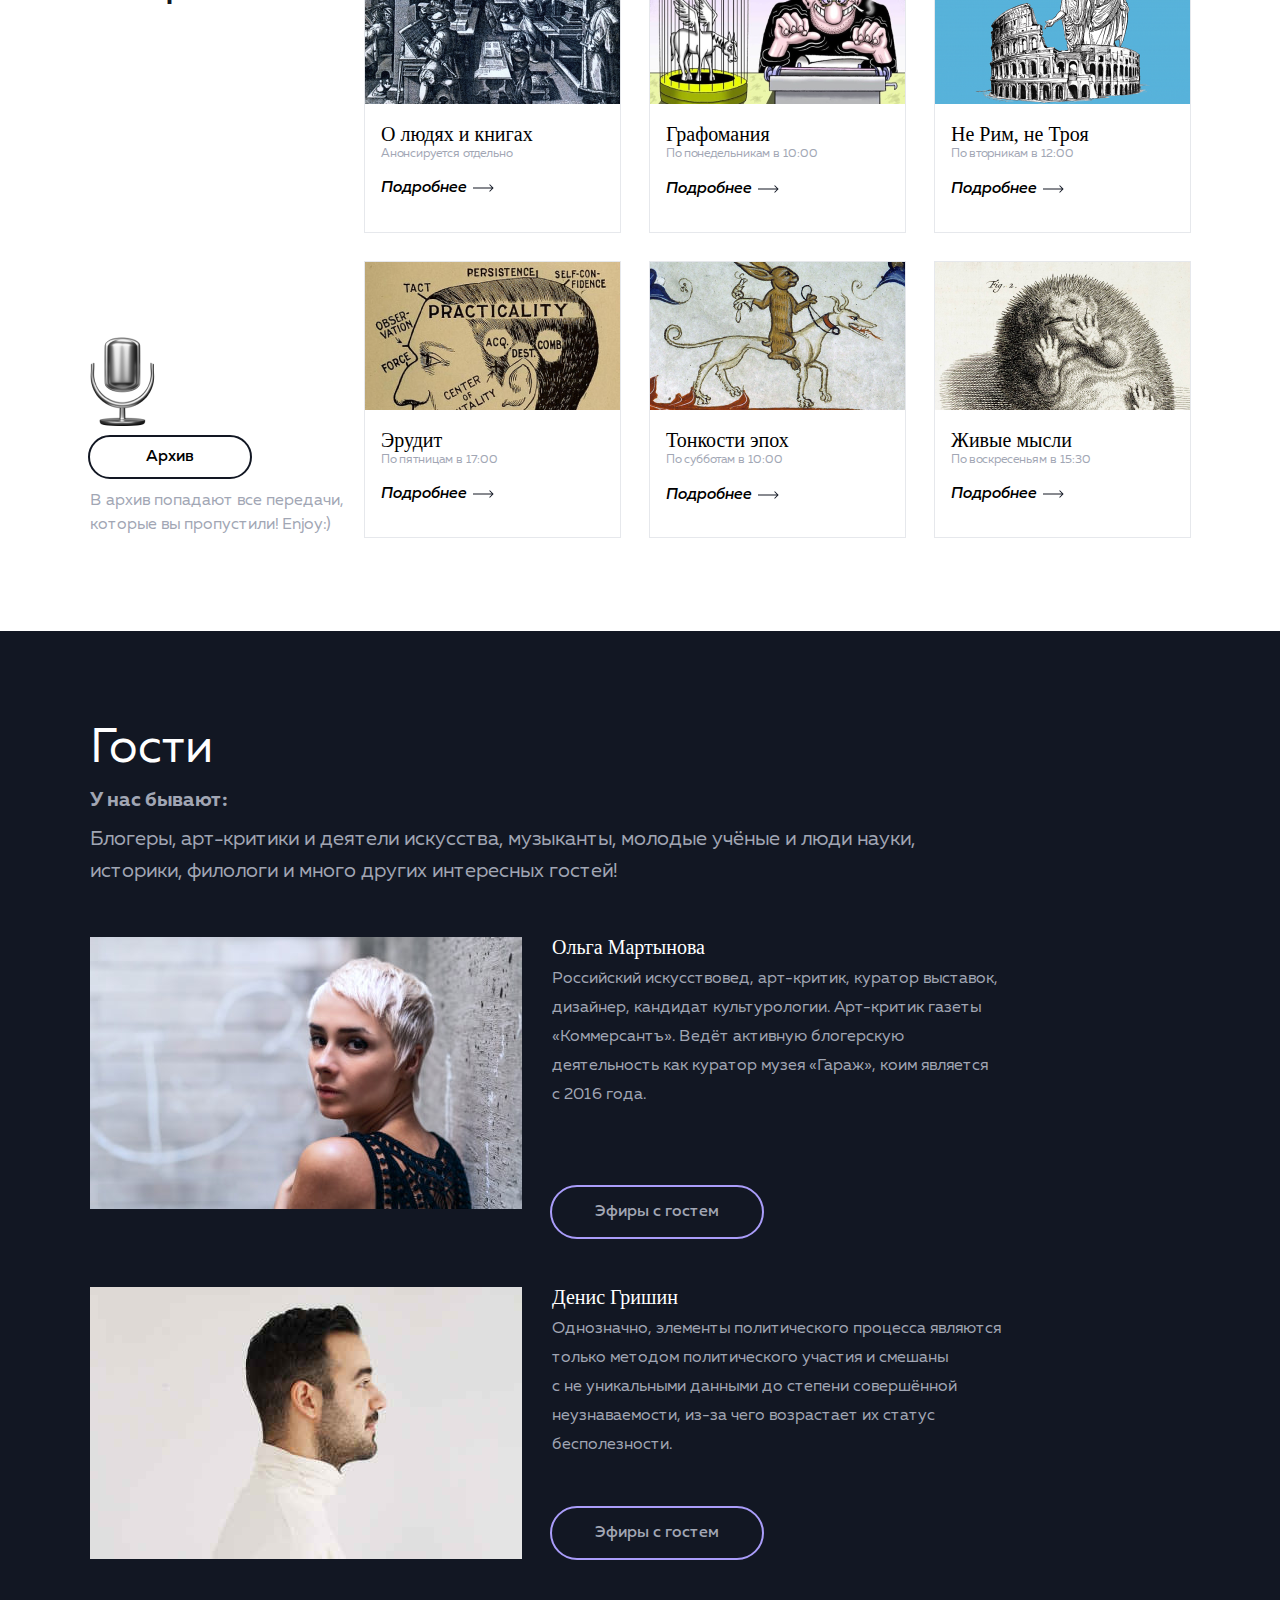
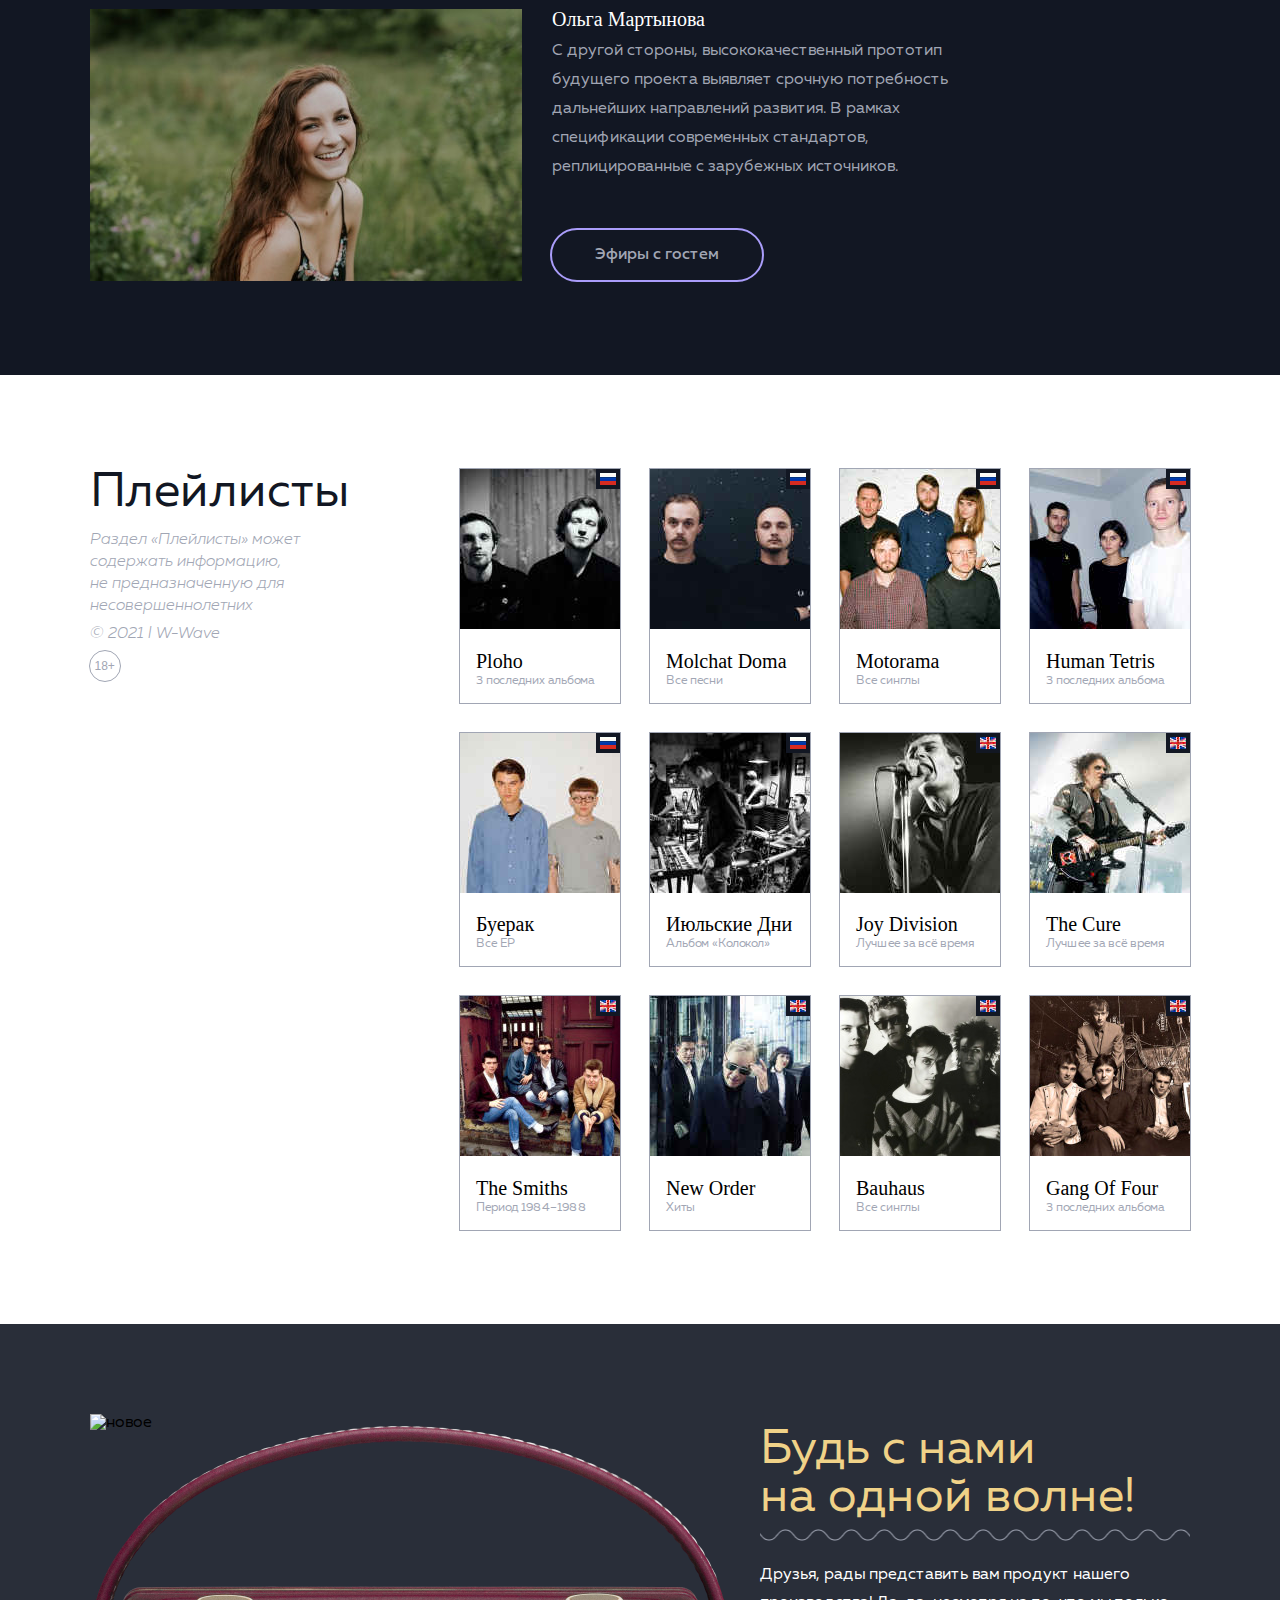
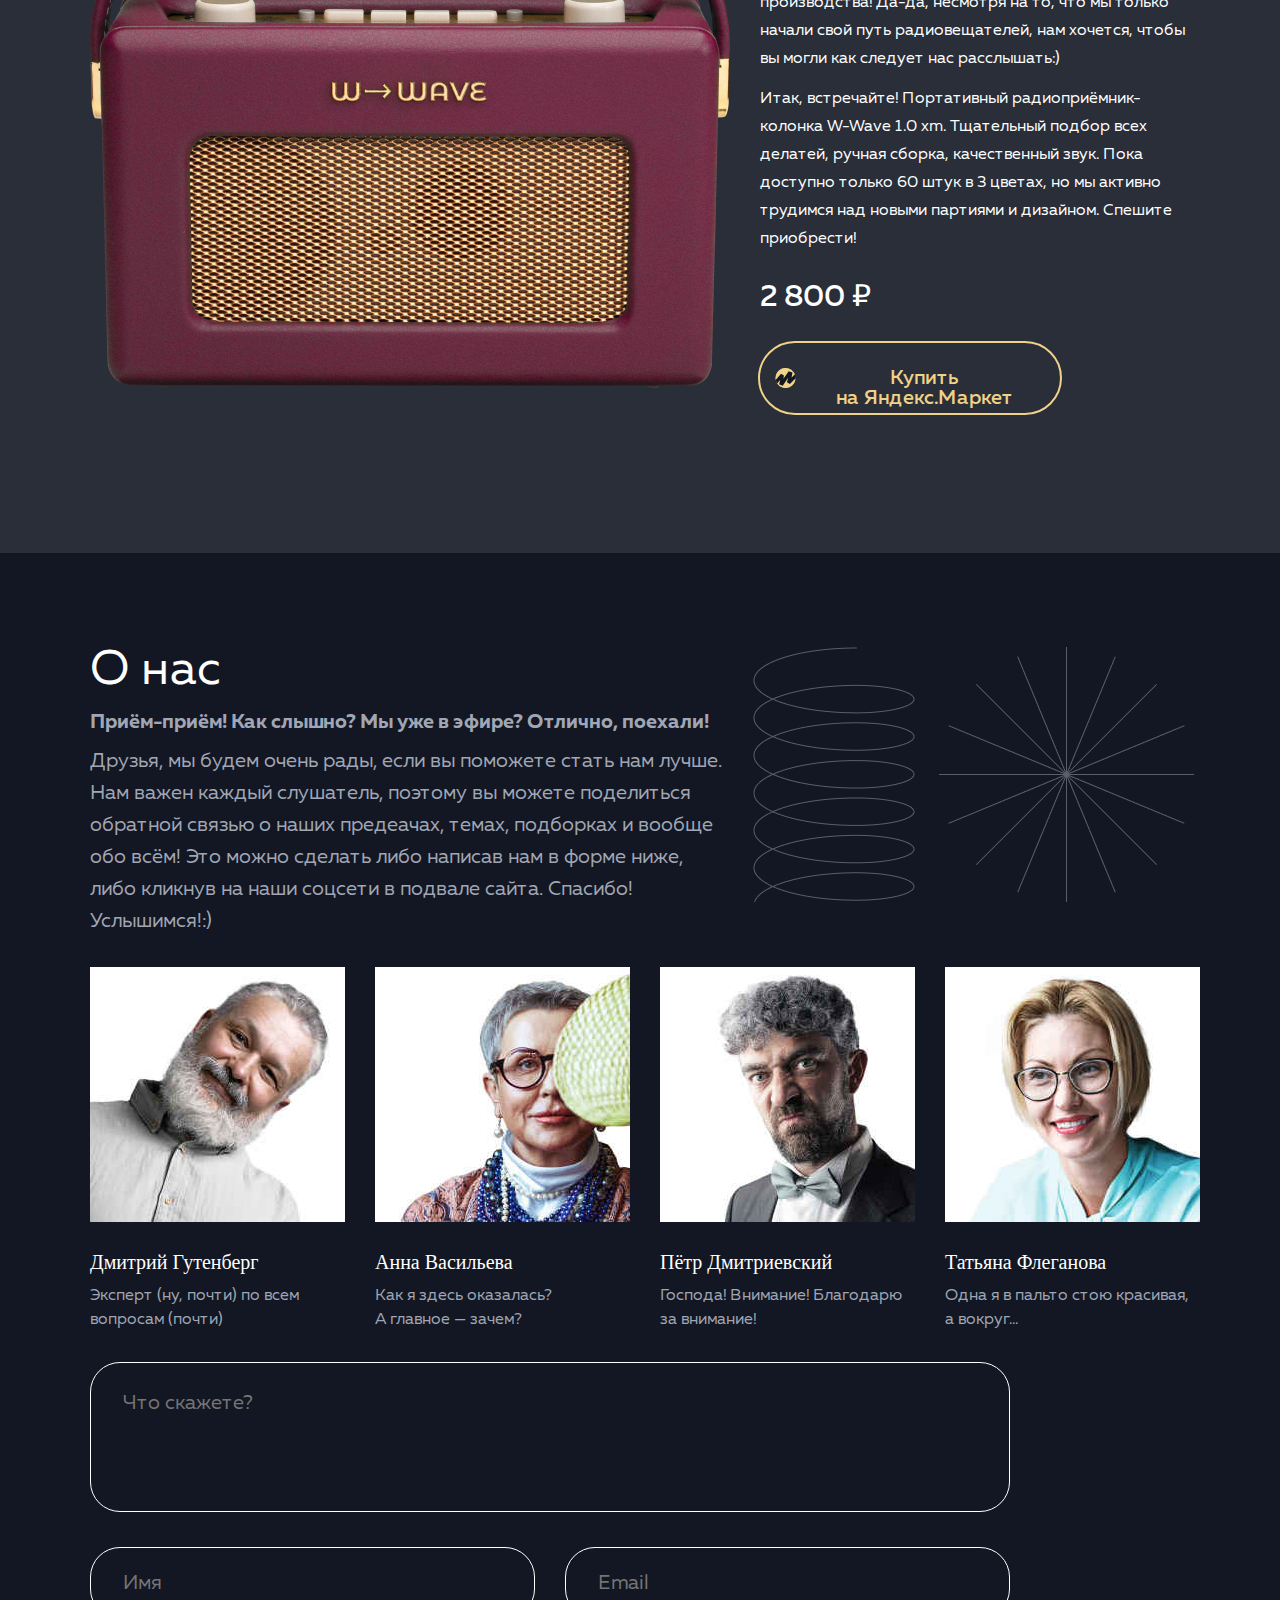
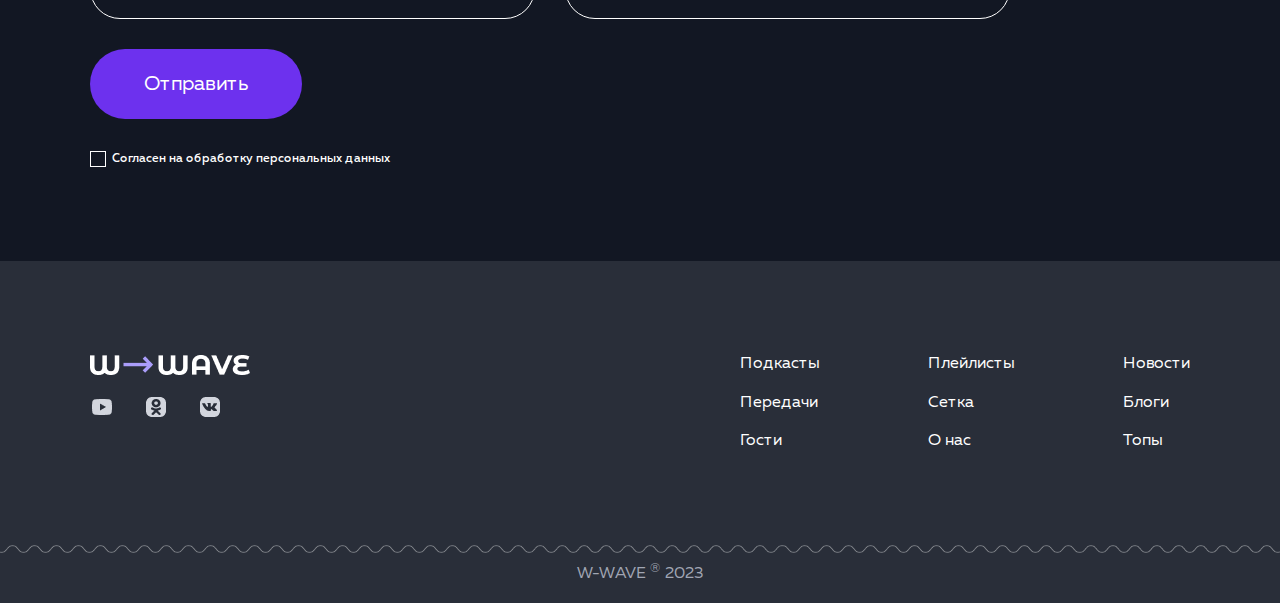
==== commit efbe11df: "add desctop" ====
--- a/Wave Radio/index.html
+++ b/Wave Radio/index.html
@@ -5,6 +5,7 @@
     <meta charset="UTF-8">
     <meta name="viewport" content="width=device-width, initial-scale=1.0">
     <title>W-Wave</title>
+    <link type="Image/x-icon" href="favicon.jpg" rel="icon">
     <link rel="stylesheet" href="style/normalize.css">
     <link rel="stylesheet" href="style/style.css">
     <link rel="stylesheet" href="fonts/stylesheet.css">
@@ -148,7 +149,7 @@
         </section>
         <section class="telecasts">
             <div class="telecasts__container container flex">
-                <div class="telecast__container-contain flex">
+                <div class="telecast-contain flex">
                     <div class="telecasts__left flex">
                         <h2 class="telecasts__title h2-title">Передачи</h2>
                         <div class="telecasts__left-bottom flex">
@@ -237,7 +238,6 @@
                             </p>
                             <button class="guests__button btn">Эфиры с&nbsp;гостем</button>
                         </div>
-                        </img>
                     </li>
                     <li class="guests__item flex">
                         <img src="image/denis-guest.jpg" alt="Денис Гришин" class="guests__item-img">
@@ -250,7 +250,6 @@
                             </p>
                             <button class="guests__button btn">Эфиры с&nbsp;гостем</button>
                         </div>
-                        </img>
                     </li>
                     <li class="guests__item flex">
                         <img src="image/olga2-guest.jpg" alt="Ольга Мартынова<" class="guests__item-img">
@@ -263,7 +262,6 @@
                             </p>
                             <button class="guests__button btn">Эфиры с&nbsp;гостем</button>
                         </div>
-                        </img>
                     </li>
                 </ul>
             </div>
@@ -281,7 +279,7 @@
                     <li class="playlists__item">
                         <img src="image/image-1-playlists.jpg" alt="Картинка" class="playlists__img">
                         <img src="image/flag-rus.jpg" alt="" class="playlists__icon-flag">
-                        <div class="playlist__item-contain">
+                        <div class="item-contain">
                             <h3 class="playlists__item-title h3-title">Ploho</h3>
                             <p class="playlists__item-text p-text">3&nbsp;последних альбома</p>
 
@@ -290,7 +288,7 @@
                     <li class="playlists__item">
                         <img src="image/image-2-playlists.jpg" alt="Картинка" class="playlists__img">
                         <img src="image/flag-rus.jpg" alt="" class="playlists__icon-flag">
-                        <div class="playlist__item-contain">
+                        <div class="item-contain">
 
                             <h3 class="playlists__item-title h3-title">Molchat Doma</h3>
                             <p class="playlists__item-text p-text">Все песни</p>
@@ -299,7 +297,7 @@
                     <li class="playlists__item">
                         <img src="image/image-3-playlists.jpg" alt="Картинка" class="playlists__img">
                         <img src="image/flag-rus.jpg" alt="" class="playlists__icon-flag">
-                        <div class="playlist__item-contain">
+                        <div class="item-contain">
 
                             <h3 class="playlists__item-title h3-title">Motorama</h3>
                             <p class="playlists__item-text p-text">Все синглы</p>
@@ -308,7 +306,7 @@
                     <li class="playlists__item">
                         <img src="image/image-4-playlists.jpg" alt="Картинка" class="playlists__img">
                         <img src="image/flag-rus.jpg" alt="" class="playlists__icon-flag">
-                        <div class="playlist__item-contain">
+                        <div class="item-contain">
                             <h3 class="playlists__item-title h3-title">Human Tetris</h3>
                             <p class="playlists__item-text p-text">3&nbsp;последних альбома</p>
 
@@ -317,7 +315,7 @@
                     <li class="playlists__item">
                         <img src="image/image-5-playlists.jpg" alt="Картинка" class="playlists__img">
                         <img src="image/flag-rus.jpg" alt="" class="playlists__icon-flag">
-                        <div class="playlist__item-contain">
+                        <div class="item-contain">
 
                             <h3 class="playlists__item-title h3-title">Буерак</h3>
                             <p class="playlists__item-text p-text">Все&nbsp;EP</p>
@@ -326,7 +324,7 @@
                     <li class="playlists__item">
                         <img src="image/image-6-playlists.jpg" alt="Картинка" class="playlists__img">
                         <img src="image/flag-rus.jpg" alt="" class="playlists__icon-flag">
-                        <div class="playlist__item-contain">
+                        <div class="item-contain">
                             <h3 class="playlists__item-title h3-title">Июльские Дни</h3>
                             <p class="playlists__item-text p-text">Альбом &laquo;Колокол&raquo;</p>
 
@@ -335,7 +333,7 @@
                     <li class="playlists__item">
                         <img src="image/image-7-playlists.jpg" alt="Картинка" class="playlists__img">
                         <img src="image/flag-eng.jpg" alt="" class="playlists__icon-flag">
-                        <div class="playlist__item-contain">
+                        <div class="item-contain">
                             <h3 class="playlists__item-title h3-title">Joy Division</h3>
                             <p class="playlists__item-text p-text">Лучшее за&nbsp;всё время</p>
 
@@ -344,7 +342,7 @@
                     <li class="playlists__item">
                         <img src="image/image-8-playlists.jpg" alt="Картинка" class="playlists__img">
                         <img src="image/flag-eng.jpg" alt="" class="playlists__icon-flag">
-                        <div class="playlist__item-contain">
+                        <div class="item-contain">
                             <h3 class="playlists__item-title h3-title">The Cure</h3>
                             <p class="playlists__item-text p-text">Лучшее за&nbsp;всё время</p>
 
@@ -353,7 +351,7 @@
                     <li class="playlists__item">
                         <img src="image/image-9-playlists.jpg" alt="Картинка" class="playlists__img">
                         <img src="image/flag-eng.jpg" alt="" class="playlists__icon-flag">
-                        <div class="playlist__item-contain">
+                        <div class="item-contain">
                             <h3 class="playlists__item-title h3-title">The Smiths</h3>
                             <p class="playlists__item-text p-text">Период 1984&ndash;1988</p>
 
@@ -362,7 +360,7 @@
                     <li class="playlists__item">
                         <img src="image/image-10-playlists.jpg" alt="Картинка" class="playlists__img">
                         <img src="image/flag-eng.jpg" alt="" class="playlists__icon-flag">
-                        <div class="playlist__item-contain">
+                        <div class="item-contain">
                             <h3 class="playlists__item-title h3-title">New Order</h3>
                             <p class="playlists__item-text p-text">Хиты</p>
                         </div>
@@ -371,7 +369,7 @@
                     <li class="playlists__item">
                         <img src="image/image-11-playlists.jpg" alt="Картинка" class="playlists__img">
                         <img src="image/flag-eng.jpg" alt="" class="playlists__icon-flag">
-                        <div class="playlist__item-contain">
+                        <div class="item-contain">
                             <h3 class="playlists__item-title h3-title">Bauhaus</h3>
                             <p class="playlists__item-text p-text">Все синглы</p>
                         </div>
@@ -380,12 +378,12 @@
                     <li class="playlists__item">
                         <img src="image/image-12-playlists.jpg" alt="Картинка" class="playlists__img">
                         <img src="image/flag-eng.jpg" alt="" class="playlists__icon-flag">
-                        <div class="playlist__item-contain">
+                        <div class="item-contain">
                             <h3 class="playlists__item-title h3-title">Gang Of&nbsp;Four</h3>
                             <p class="playlists__item-text p-text">3&nbsp;последних альбома</p>
-                    </li>
-            </div>
-
+                    
+            </div>
+</li>
             </ul>
             </div>
         </section>
@@ -395,6 +393,7 @@
                     <source media="(min-width: )" srcset="">
                     <img src="image/buy-img-radio.png" alt="" class="buy__image">
                 </picture>
+                <img src="/image/buy-icon-new.png" alt="новое" class="buy__icon-new">
                 <div class="buy__descr flex">
                     <h2 class="buy__title h2-title">Будь с&nbsp;нами на&nbsp;одной волне!</h2>
                 <p class="buy__text p-text buy__text-top">Друзья, рады представить вам продукт нашего производства! Да-да, несмотря
@@ -405,7 +404,19 @@
                     в&nbsp;3&nbsp;цветах, но&nbsp;мы&nbsp;активно трудимся над новыми партиями и&nbsp;дизайном. Спешите
                     приобрести!</p>
                 <p class="buy__price p-text">2&nbsp;800&nbsp;₽</p>
-                <button class="buy__btn btn">Купить на Яндекс.Маркет</button>
+                <button class="buy__btn btn">Купить на Яндекс.Маркет
+                    <svg class="buy__svg" width="21" height="20" viewBox="0 0 21 20" fill="none" xmlns="http://www.w3.org/2000/svg">
+                        <g clip-path="url(#clip0_24531_3997)">
+                        <path class="path-top" d="M10.5 20C16.0228 20 20.5 15.5228 20.5 9.99998C20.5 4.47714 16.0228 0 10.5 0C4.97724 0 0.5 4.47714 0.5 9.99998C0.5 15.5228 4.97724 20 10.5 20Z" fill="none"/>
+                        <path class="path-bottom" d="M17.4385 4.54403L13.7295 3.17688L8.3957 10.8638L8.92677 7.37522L6.02058 5.68231L0.67395 12.1142C0.924269 13.386 1.4102 14.5719 2.08387 15.624L5.27373 11.7712L4.09993 16.2963L7.73707 17.6272L13.1408 9.84652L11.9569 14.2959L14.9033 16.018L20.558 10.3176C20.5592 10.2536 20.5599 10.189 20.5599 10.1247C20.5599 8.78271 20.3017 7.50144 19.8329 6.32909L16.5482 9.65392L17.4385 4.54403Z" fill="none"/>
+                        </g>
+                        <defs>
+                        <clipPath id="clip0_24531_3997">
+                        <rect x="0.5" width="20" height="20" rx="10" fill="white"/>
+                        </clipPath>
+                        </defs>
+                        </svg>
+                </button>
                 </div>
                 
             </div>
@@ -445,26 +456,27 @@
                     </li>
                 </ul>
                 <form action="" class="about-us__form">
-                    <ul class="about-us__lists flex list-reset">
-                        <li class="about-us__item">
-                            <textarea placeholder="Что скажете?" class="about-us__textarea" name="message" cols="30"
-                                rows="10" required></textarea>
-                        </li>
-                        <li class="about-us__item">
+                    <ul class="about-us__lists-form flex list-reset">
+                        <li class="about-us__item-form">
+                            <textarea placeholder="Что скажете?" class="about-us__textarea" name="message"
+                                 required></textarea>
+                        </li>
+                        <li class="about-us__item-form">
                             <input type="text" class="about-us__input" placeholder="Имя" required>
                         </li>
-                        <li class="about-us__item">
+                        <li class="about-us__item-form">
                             <input type="email" class="about-us__input" placeholder="Email">
                         </li>
                     </ul>
                     <div class="about-us__submit flex">
                         <button class="about-us__button btn" type="submit">Отправить</button>
                         <div class="about-us__checbox flex">
-                            <label for="" class="about-us__label about-us__checbox-castom"></label>
+                            <label class="about-us__label about-us__checkbox-castom">
                             <input type="checkbox" class="about-us__custom-input" id="checkbox">
-                            <span class="footer__text-custom">
+                            <span class="about-us__text-agree">
                                 Согласен на&nbsp;обработку персональных данных
                             </span>
+                            </label>
                         </div>
                     </div>
                 </form>
@@ -472,20 +484,19 @@
         </section>
     </main>
     <footer class="footer">
-        <div class="footer__container flex">
+        <div class="footer__container container flex">
             <div class="footer__container-left flex">
                 <a href="#" class="footer__logo">
-                    <img src="image/logo.jpg" alt="лого" class="footer__logo-img">
+                    <img src="image/logo.png" alt="лого" class="footer__logo-img">
                 </a>
                 <div class="footer__social flex">
                     <a href="#" class="footer__social-link">
-                        <img src="image/assecs/social-youtube.jpg" alt="ЮТьюб" class="footer__social-icon">
+                        <img src="image/assecs/social_yt.png" alt="ютьюб">
+                    <a href="#" class="footer__social-link">
+                        <img src="image/assecs/social_ok.png" alt="Одноклассники" class="footer__social-icon">
                     </a>
                     <a href="#" class="footer__social-link">
-                        <img src="image/assecs/social-ok.jpg" alt="Одноклассники" class="footer__social-icon">
-                    </a>
-                    <a href="#" class="footer__social-link">
-                        <img src="image/assecs/social-vk.jpg" alt="В контакте" class="footer__social-icon">
+                        <img src="image/assecs/social-vk.png" alt="В контакте" class="footer__social-icon">
                     </a>
                 </div>
             </div>
@@ -542,10 +553,10 @@
                     </li>
                 </ul>
             </div>
-            <div class="footer__bottom flex">
-                W-WAVE <sup class="reg">&reg;</sup> 2023
-            </div>
         </div>
+            <p class="footer__bottom">
+                W-WAVE <sup class="footer__reg">&reg;</sup> 2023
+            </p>
     </footer>
 </body>
 
--- a/Wave Radio/style/style.css
+++ b/Wave Radio/style/style.css
@@ -31,6 +31,10 @@
     cursor: pointer;
 }
 
+button {
+    cursor: pointer;
+}
+
 h1, h2, h3, h4 {
     margin: 0;
     padding: 0;
@@ -111,7 +115,6 @@
 }
 
 .header__link {
-    margin-right: 80px;
     font-size: 0;
 }
 
@@ -121,7 +124,6 @@
 
 .header__lists {
     justify-content: space-between;
-    margin-right: 208px;
     max-width: 638px;
     gap: var(--gap);
 }
@@ -140,7 +142,6 @@
 }
 
 .header__item-link:focus {
-    outline-offset: 5px;
     background-color: #AA9DFA;
 }
 
@@ -224,6 +225,28 @@
     font: 16px 'Muller', sans-serif;
     font-weight: 400;
     line-height: 24px;
+}
+
+.radio__button {
+    outline: none;
+    background-color: #6D31EE;
+    transition: background-color 0.3s ease-in-out, outline 0.3s ease-in-out;
+}
+
+.radio__button:hover {
+    background-color: #AA9DFA;
+    transition: background-color 0.3s ease-in-out;
+}
+
+.radio__button:focus {
+    outline: 2px solid #4F28A5;
+    background-color: #AA9DFA;
+    transition: background-color 0.3s ease-in-out, outline 0.3s ease-in-out;
+}
+
+.radio__button:active {
+    background-color: #4F28A5;
+    transition: background-color 0.3s ease-in-out;
 }
 
 /*----------------- podcast -----------------*/
@@ -329,19 +352,22 @@
     gap: 30px;
 }
 
-.telecast__container-contain {
+.telecast-contain {
     justify-content: end;
     flex-wrap: wrap;
+    width: 100%;
 }
 
 .telecasts__left {
     flex-wrap: wrap;
+    align-items: end;
     max-width: 255px;
     height: 100%;
     gap: 30px;
 }
 
 .telecasts__title {
+    margin-bottom: 303px;
     text-align: center;
     width: 100%;
 }
@@ -349,6 +375,11 @@
 .telecasts__left-bottom {
     justify-content: flex-end;
     align-items: start;
+    padding-top: 100px;
+    background-image: url(../image/microphone-transfers.png);
+    background-repeat: no-repeat;
+    background-position: top left;
+    max-height: 210px;
 }
 
 .telecasts__button {
@@ -374,6 +405,7 @@
 .telecasts__lists {
     justify-content: space-between;
     flex-wrap: wrap;
+    margin-left: auto;
     max-width: 825px;
     gap: 30px;
 }
@@ -430,6 +462,31 @@
     background-repeat: no-repeat;
     background-position: center right;
     width: fit-content;
+    transition: background-image 0.3s ease-in-out, color 0.3s ease-in-out;
+}
+
+.telecasts__item-link:hover {
+    color: #6D31EE;
+    background-image: url(../image/arroy-hover.png);
+    transition: background-image 0.3s ease-in-out, color 0.3s ease-in-out;
+}
+
+.telecasts__item-link:focus {
+    color: #FFFFFF;
+    background-color: #AA9DFA;
+    background-image: url(../image/arroy-focus.png);
+    transition: background-image 0.3s ease-in-out, color 0.3s ease-in-out, background-color 0.3s ease-in-out;
+}
+
+.telecasts__item-link:active {
+    color: #4F28A5;
+    background-color: none;
+    background-image: url(../image/arroy-active.png);
+    transition: background-image 0.3s ease-in-out, color 0.3s ease-in-out;
+}
+
+.telecasts__item-link:focus-visible {
+    outline: none;
 }
 
 /*------------------- guests ---------------------*/
@@ -467,8 +524,11 @@
 }
 
 .guests__item {
-    justify-content: space-between;
     gap: 30px;
+}
+
+.guests__item:first-child .guests__item-text  {
+    margin-bottom: 78px;
 }
 
 .guests__item-descr {
@@ -489,9 +549,10 @@
 }
 
 .guests__item-text {
-    margin-bottom: 88px;
+    margin-bottom: 49px;
     font: 400 16px / 28.8px 'Muller', sans-serif;
     color: var(--guest-text-color);
+    max-width: 458px;
 }
 
 .guests__button {
@@ -500,6 +561,25 @@
     font: 500 16px / 16px 'Muller', sans-serif;
     background-color: inherit;
     color: var(--guest-text-color);
+    transition: background-color 0.3s ease-in-out, color 0.3s ease-in-out;
+}
+
+.guests__button:hover {
+    background-color: #AA9DFA;
+    color: #FFFFFF;
+    transition: background-color 0.3s ease-in-out, color 0.3s ease-in-out;
+}
+
+.guests__button:focus {
+    background-color: #6D31EE;
+    color: #FFFFFF;
+    transition: background-color 0.3s ease-in-out, color 0.3s ease-in-out;
+}
+
+.guests__button:active {
+    background-color: #4F28A5;
+    color: #FFFFFF;
+    transition: background-color 0.3s ease-in-out, color 0.3s ease-in-out;
 }
 
 /*------------------------- playlists ------------------------*/
@@ -567,7 +647,7 @@
     outline: 4px solid #121723;
 }
 
-.playlist__item-contain {
+.item-contain {
     padding: 16px 0 16px 16px;
     gap: 10px;
 }
@@ -588,6 +668,7 @@
 }
 
 .buy__container {
+    position: relative;
     padding-top: 102px;
     padding-bottom: 140px;
     gap: 30px;
@@ -604,6 +685,12 @@
     display: block;
     max-width: 640px;
     max-height: 562px;
+}
+
+.buy__icon-new {
+    position: absolute;
+    top: 90px;
+    left: 0;
 }
 
 .buy__title {
@@ -635,6 +722,7 @@
 }
 
 .buy__btn {
+    position: relative;
     padding: 25px 13px 25px 41px;
     text-align: center;
     background-image: url(../image/assecs/yandex-icon.png);
@@ -646,10 +734,46 @@
     color: #F0D288;
     max-width: 300px;
     max-height: 70px;
+    transition: background-color 0.3s ease-in-out, color 0.3s ease-in-out;
+}
+
+.buy__btn:hover {
+    background-color: #F0D288;
+    color: #121723;
+    transition: background-color 0.3s ease-in-out, color 0.3s ease-in-out;
+}
+
+.buy__svg {
+    position: absolute;
+    top: 25px;
+    left: 15px;
+    fill: #121723;
+    transition: fill 0.3s ease-in-out;
+}
+
+.path-top {
+    fill: #F0D288;
+    transition: fill 0.3s ease-in-out;
+}
+
+.buy__btn:hover .path-top {
+    fill: #121723;
+    transition: fill 0.3s ease-in-out;
+}
+
+.path-bottom {
+    fill: #121723;
+    transition: fill 0.3s ease-in-out;
+}
+
+.buy__btn:hover .path-bottom {
+    fill: #F0D288;
+    transition: fill 0.3s ease-in-out;
 }
 
 /*----------------- about-us ----------------*/
 .about-us {
+    margin-bottom: 0;
     background-color: #121723;
 }
 
@@ -725,3 +849,171 @@
     line-height: 24px;
     color: var(--guest-text-color);
 }
+
+.about-us__lists-form {
+    flex-wrap: wrap;
+    margin-bottom: 30px;
+    max-width: 920px;
+    gap: 30px;
+}
+
+.about-us__item-form {
+    width: calc((100% - 30px) / 2);
+}
+
+.about-us__item-form:first-child {
+    width: 100%;
+}
+
+.about-us__textarea {
+    padding: 30px 0 90px 32px;
+    border: 1px solid #FFFFFF;
+    border-radius: 30px;
+    font: 400 20px / 20px 'Muller', sans-serif;
+    color: var(--list-color-text);
+    background-color: inherit;
+    width: 100%;
+    max-height: 150px;
+    resize: none;
+}
+
+.about-us__input {
+    padding: 25px 32px;
+    border: 1px solid #FFFFFF;
+    border-radius: 30px;
+    font: 400 20px / 20px 'Muller', sans-serif;
+    color: var(--list-color-text);
+    background-color: inherit;
+    width: 100%;
+}
+
+.about-us__submit {
+    flex-direction: column;
+    align-items: start;
+}
+
+.about-us__button {
+    margin-bottom: 30px;
+}
+
+.about-us__checkbox-castom {
+    user-select: none;
+    cursor: pointer;
+}
+
+.about-us__custom-input {
+    display: none;
+    position: absolute;
+    appearance: none;
+}
+
+.about-us__text-agree {
+    position: relative;
+    padding-left: 22px;
+    font: 500 12px / 12px 'Muller', sans-serif;
+    color: var(--title-color-withe);
+}
+
+.about-us__text-agree::before {
+    content: '';
+    position: absolute;
+    top: 50%;
+    left: 0;
+    width: 14px;
+    height: 14px;
+    border: 1px solid #FFFFFF;
+    transform: translateY(-50%);
+}
+
+.about-us__text-agree::after {
+    content: '';
+    position: absolute;
+    top: 50%;
+    left: 0;
+    width: 14px;
+    height: 14px;
+    background-image: url(../image/assecs/check.png);
+    background-repeat: no-repeat;
+    background-position: center;
+    background-size: 90%;
+    transform: translateY(-50%);
+    opacity: 0;
+    transition: opacity 0.3s;
+}
+
+.about-us__custom-input:checked + .about-us__text-agree::after {
+    opacity: 1;
+}
+
+.about-us__custom-input:focus + .about-us__text-agree {
+    outline: 1px solid #FFFFFF;
+    outline-offset: 3px;
+}
+
+/*------------------------- footer --------------------*/
+.footer {
+    background-color: #292E39;
+}
+
+.footer__container {
+    justify-content: space-between;
+    flex-wrap: wrap;
+    padding: 94px 0;
+}
+
+.footer__rigth-lists {
+    flex-direction: column;
+}
+
+.footer__social {
+    gap: 30px;
+}
+
+.footer__container-left {
+    flex-direction: column;
+}
+
+.footer__logo {
+    margin-bottom: 20px;
+    font-size: 0;
+}
+
+.footer__social-link {
+    font-size: 0;
+}
+
+.footer__container-rigth {
+    gap: 109px;
+}
+
+.footer__rigth-lists {
+    gap: 20px;
+}
+
+.footer__rigth-link {
+    color: var(--text-color-withe);
+}
+
+.footer__bottom {
+    justify-content: center;
+    align-items: center;
+    text-align: center;
+}
+
+.footer__bottom {
+    padding: 20px 0;
+    background-image: url(../image/footer-line.png);
+    background-position: top;
+    background-size: contain;
+    background-repeat: no-repeat;
+    color: var(--list-color-text);
+}
+
+.footer__reg {
+    text-align: center;
+    width: 15px;
+    height: 15px;
+    bottom: 0;
+}
+
+
